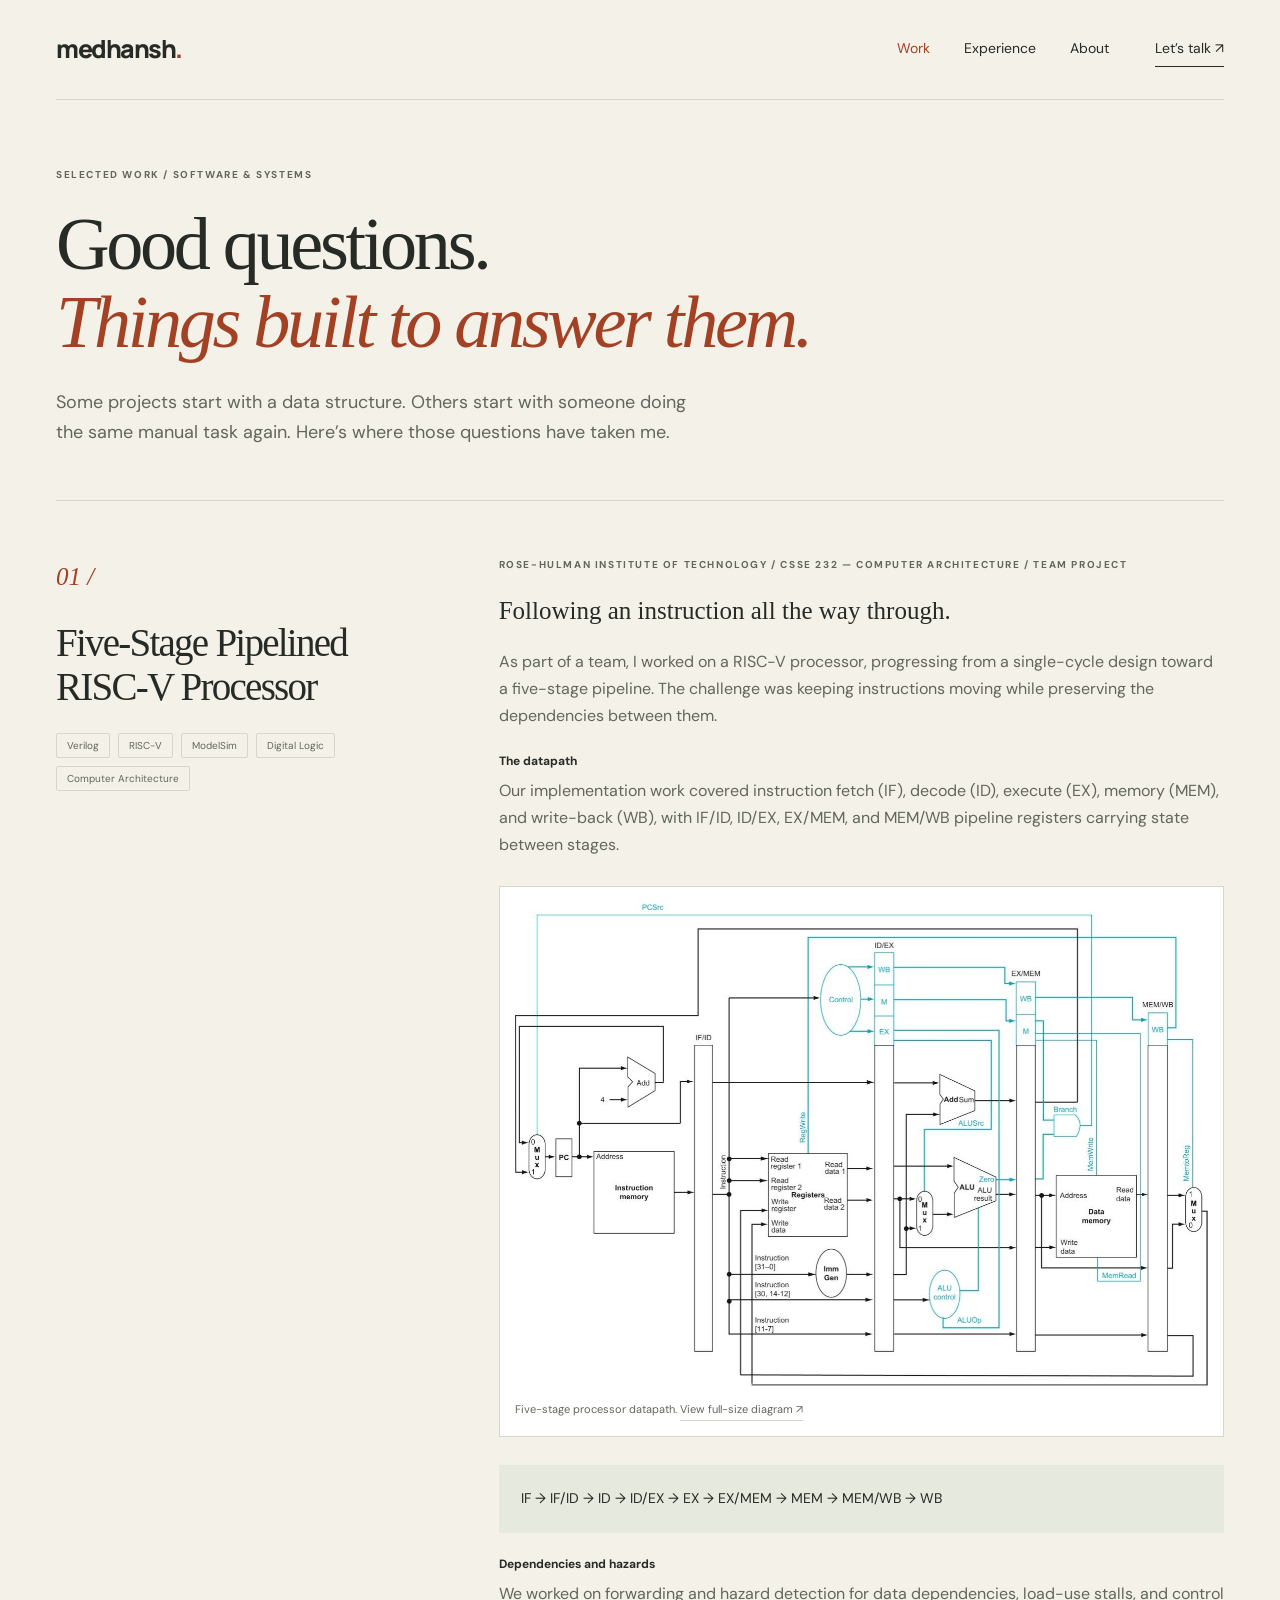
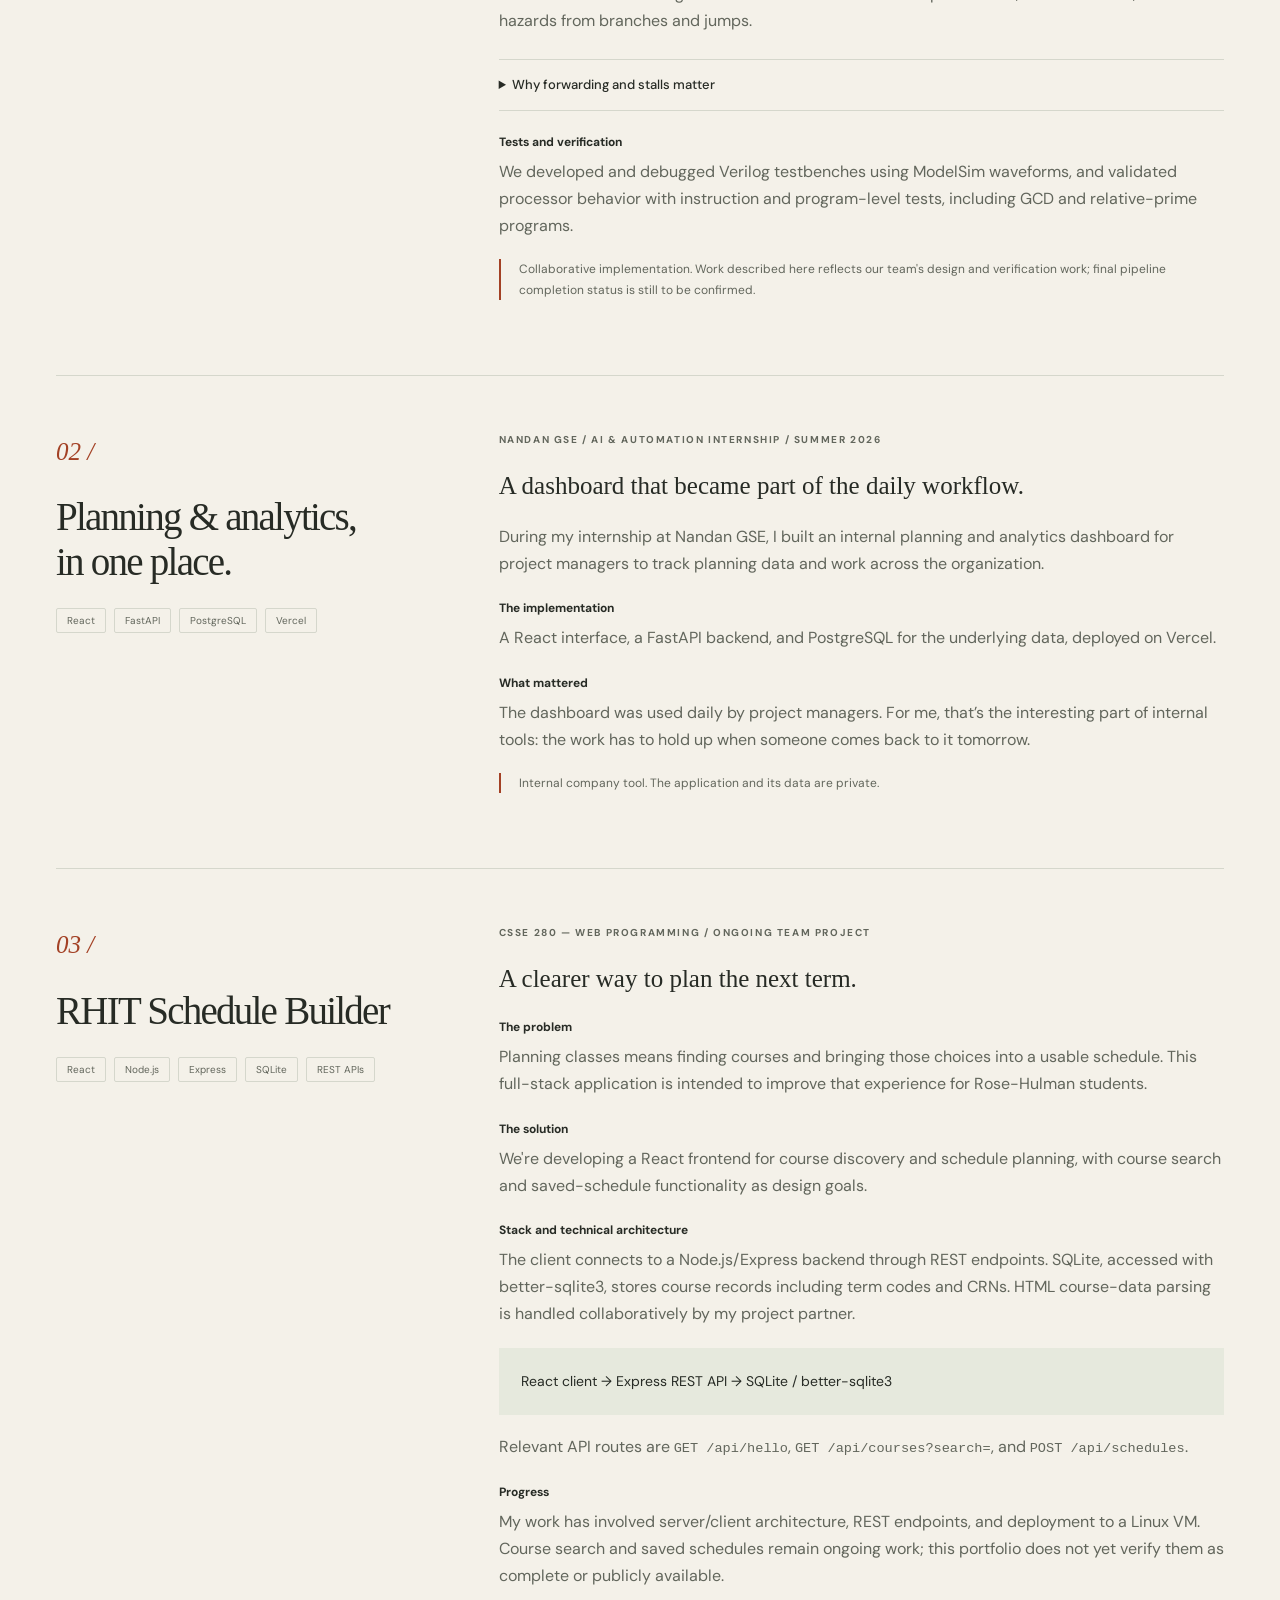
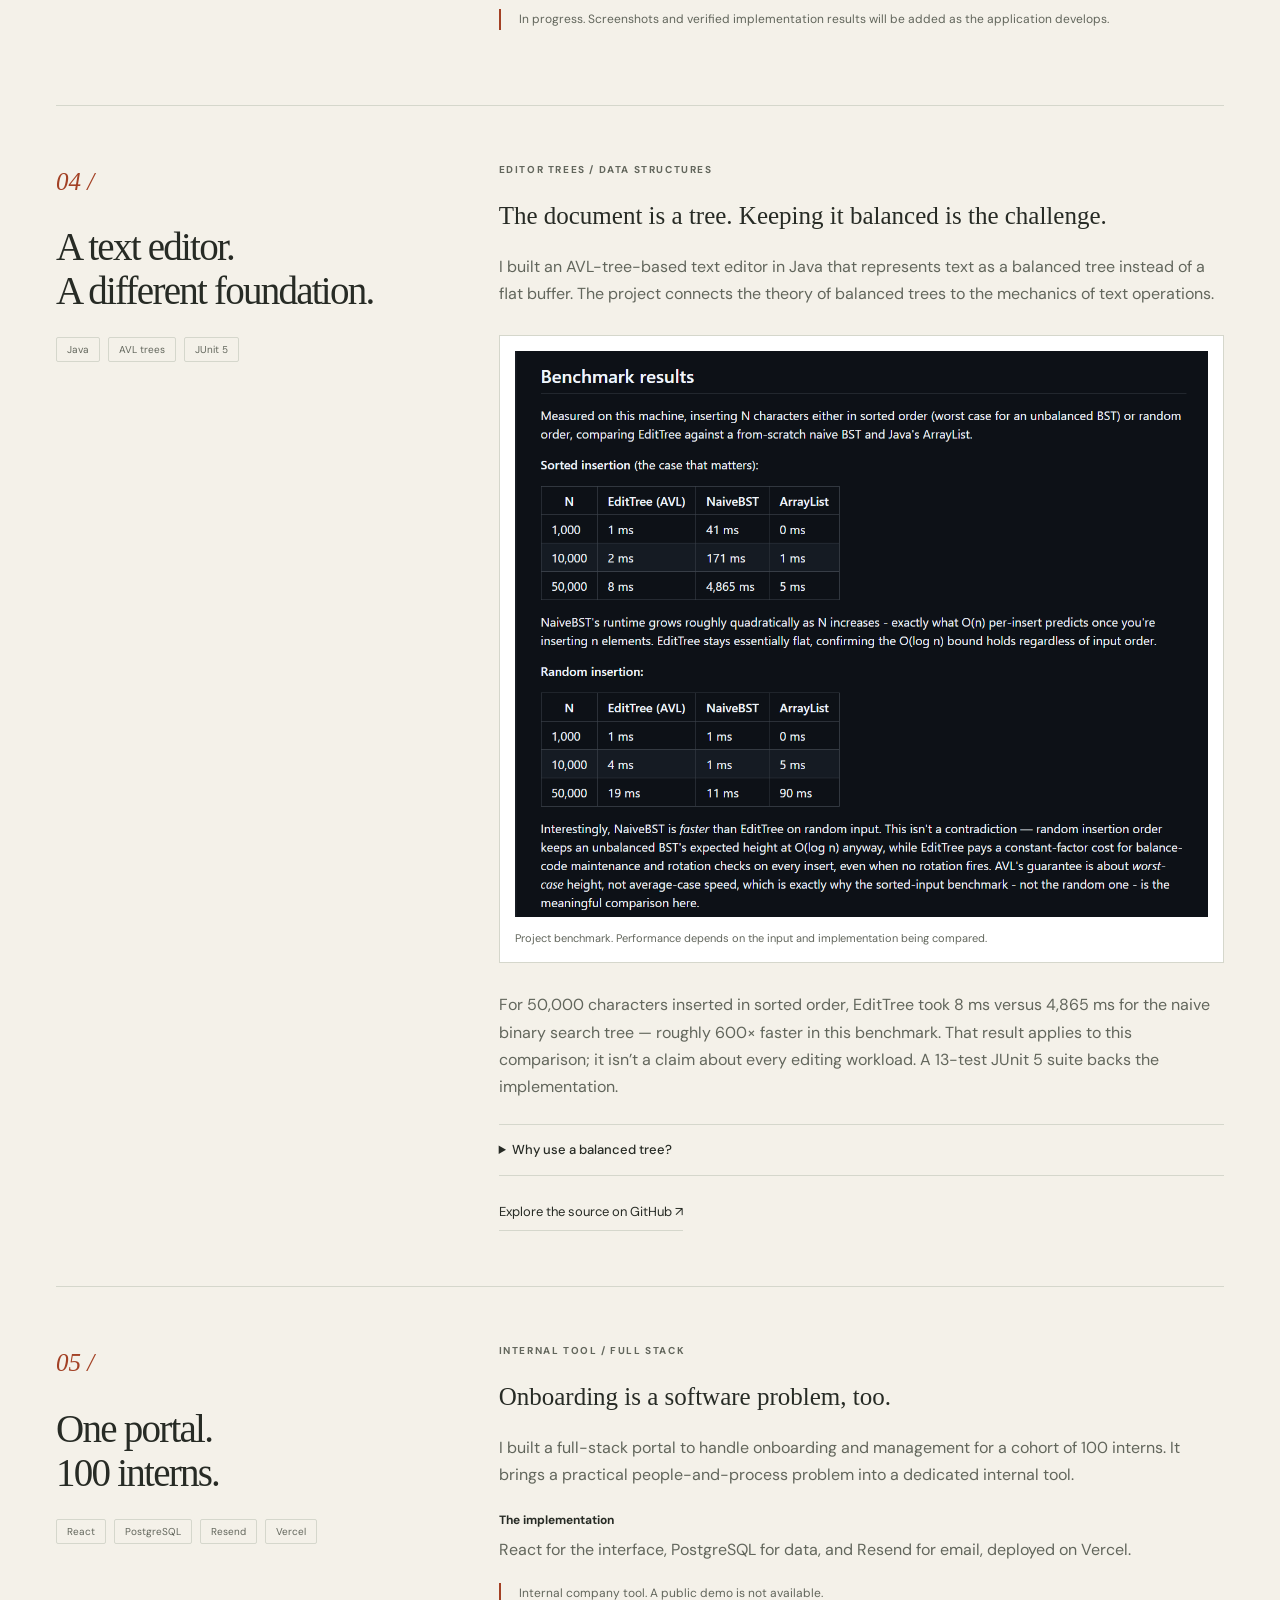
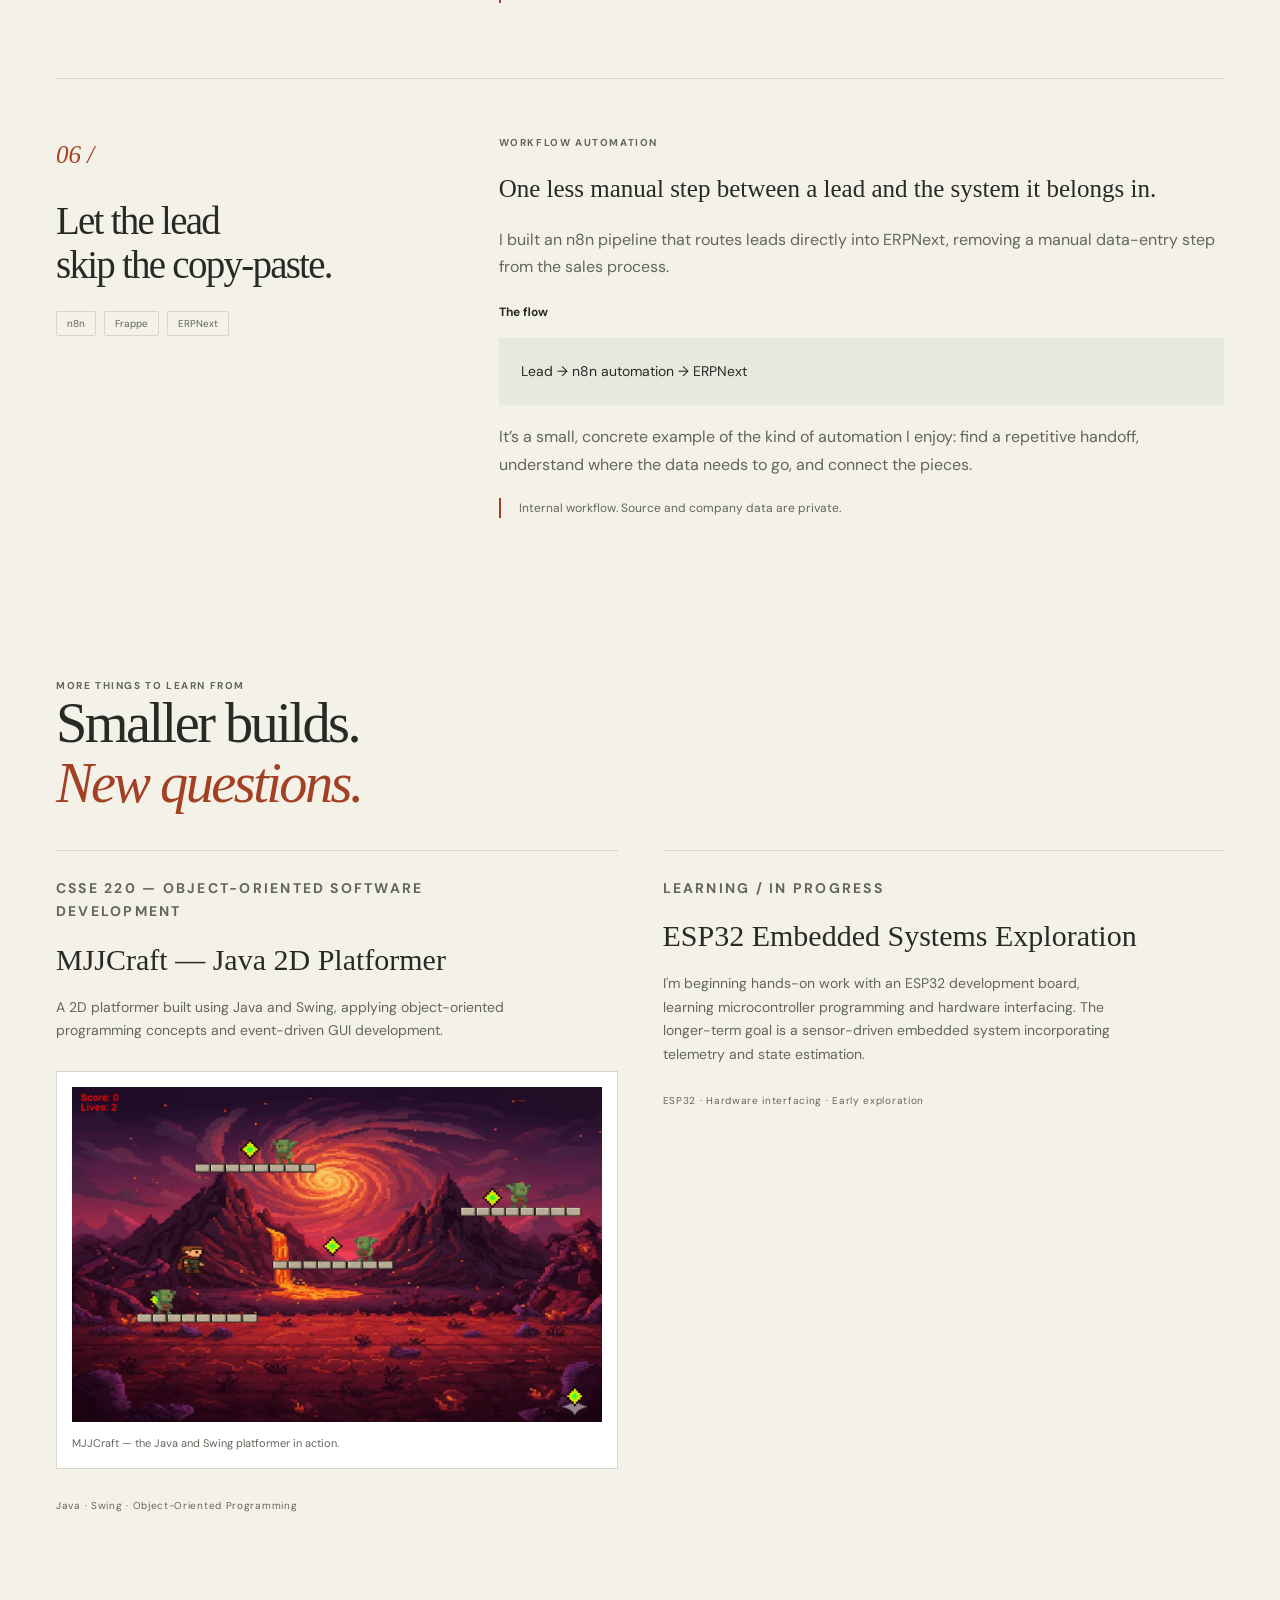
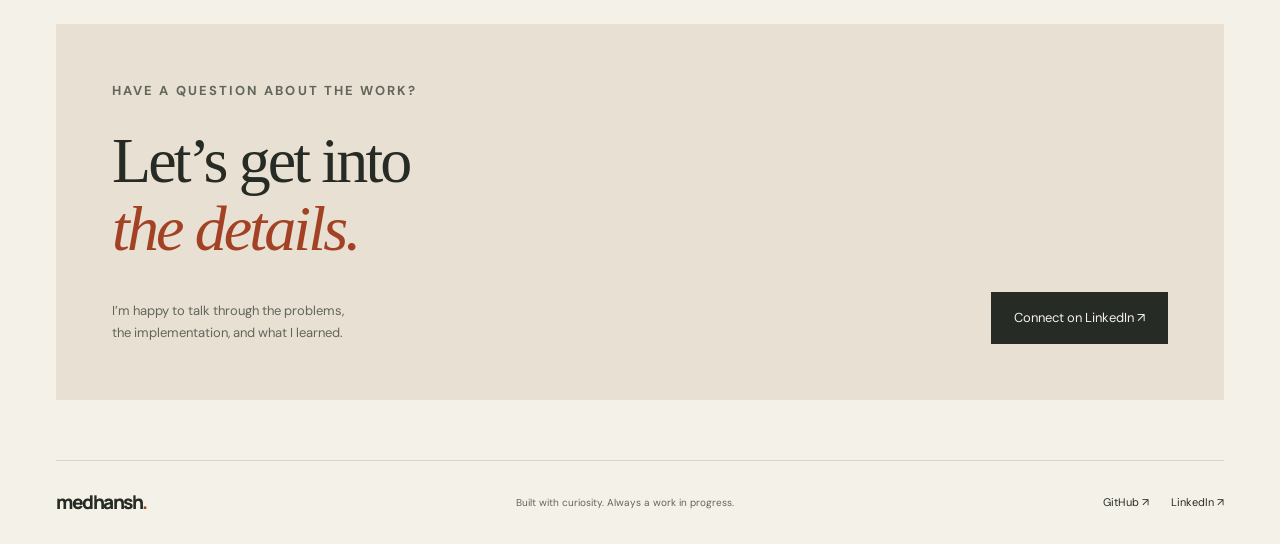
==== portfolio.html @ 12a88065 "Added Projects" ====
<!doctype html>
<html lang="en">
<head>
<meta charset="UTF-8">
<meta name="viewport" content="width=device-width, initial-scale=1">
<meta name="description" content="Selected work by Medhansh Gupta: a collaborative RISC-V processor, full-stack applications, internal tools, data structures, and automation.">
<title>Selected work — Medhansh Gupta</title>
<link rel="icon" href="images/favicon.svg" type="image/svg+xml">
<link rel="stylesheet" href="style.css">
</head>
<body><a class="skip-link" href="#main">Skip to content</a>
<header class="site-header"><a class="wordmark" href="index.html" aria-label="Medhansh Gupta home">medhansh<span>.</span></a>
<nav aria-label="Main navigation"><a href="portfolio.html" aria-current="page">Work</a><a href="resume.html">Experience</a><a href="index.html#about">About</a><a class="nav-contact" href="index.html#contact">Let’s talk ↗</a>
</nav>
</header>
<main id="main" class="wrap">
<section class="page-intro">
<p class="eyebrow">Selected work / Software & systems</p>
<h1>Good questions.<br><em>Things built to answer them.</em>
</h1>
<p>Some projects start with a data structure. Others start with someone doing the same manual task again. Here’s where those questions have taken me.</p>
</section>
<article class="case-study" id="risc-v">
<div>
<p class="case-number">01 /</p>
<h2>Five-Stage Pipelined RISC-V Processor</h2>
<div class="tags"><span>Verilog</span><span>RISC-V</span><span>ModelSim</span><span>Digital Logic</span><span>Computer Architecture</span></div>
</div>
<div class="case-body">
<p class="eyebrow">Rose-Hulman Institute of Technology / CSSE 232 — Computer Architecture / Team project</p>
<p class="lead">Following an instruction all the way through.</p>
<p>As part of a team, I worked on a RISC-V processor, progressing from a single-cycle design toward a five-stage pipeline. The challenge was keeping instructions moving while preserving the dependencies between them.</p>
<h3>The datapath</h3>
<p>Our implementation work covered instruction fetch (IF), decode (ID), execute (EX), memory (MEM), and write-back (WB), with IF/ID, ID/EX, EX/MEM, and MEM/WB pipeline registers carrying state between stages.</p>
<figure class="project-figure">
<a href="images/risc-v-datapath.jpg" aria-label="View the processor datapath diagram at full size"><img src="images/risc-v-datapath.jpg" alt="Five-stage processor datapath showing instruction memory, registers, ALU, data memory, and the IF/ID, ID/EX, EX/MEM, and MEM/WB pipeline registers" width="1371" height="956" loading="lazy"></a>
<figcaption>Five-stage processor datapath. <a class="text-link" href="images/risc-v-datapath.jpg">View full-size diagram ↗</a></figcaption>
</figure>
<div class="flow">IF → IF/ID → ID → ID/EX → EX → EX/MEM → MEM → MEM/WB → WB</div>
<h3>Dependencies and hazards</h3>
<p>We worked on forwarding and hazard detection for data dependencies, load-use stalls, and control hazards from branches and jumps.</p>
<details><summary>Why forwarding and stalls matter</summary><p>A dependent instruction can need a result before it reaches write-back. Forwarding makes an available result usable sooner; a load-use dependency can still require a stall while the value arrives from memory. Branches and jumps also require care so instructions follow the correct control path.</p></details>
<h3>Tests and verification</h3>
<p>We developed and debugged Verilog testbenches using ModelSim waveforms, and validated processor behavior with instruction and program-level tests, including GCD and relative-prime programs.</p>
<!-- TODO: Add a real ModelSim waveform screenshot, public repository URL if available, and confirm the final pipeline completion status and remaining failing tests. -->
<p class="case-note">Collaborative implementation. Work described here reflects our team's design and verification work; final pipeline completion status is still to be confirmed.</p>
</div>
</article>
<article class="case-study" id="planning">
<div>
<p class="case-number">02 /</p>
<h2>Planning & analytics,<br>in one place.</h2>
<div class="tags"><span>React</span><span>FastAPI</span><span>PostgreSQL</span><span>Vercel</span>
</div>
</div>
<div class="case-body">
<p class="eyebrow">Nandan GSE / AI & Automation Internship / Summer 2026</p>
<p class="lead">A dashboard that became part of the daily workflow.</p>
<p>During my internship at Nandan GSE, I built an internal planning and analytics dashboard for project managers to track planning data and work across the organization.</p>
<h3>The implementation</h3>
<p>A React interface, a FastAPI backend, and PostgreSQL for the underlying data, deployed on Vercel.</p>
<h3>What mattered</h3>
<p>The dashboard was used daily by project managers. For me, that’s the interesting part of internal tools: the work has to hold up when someone comes back to it tomorrow.</p>
<p class="case-note">Internal company tool. The application and its data are private.</p>
</div>
</article>
<article class="case-study" id="schedule-builder">
<div>
<p class="case-number">03 /</p>
<h2>RHIT Schedule Builder</h2>
<div class="tags"><span>React</span><span>Node.js</span><span>Express</span><span>SQLite</span><span>REST APIs</span></div>
</div>
<div class="case-body">
<p class="eyebrow">CSSE 280 — Web Programming / Ongoing team project</p>
<p class="lead">A clearer way to plan the next term.</p>
<h3>The problem</h3>
<p>Planning classes means finding courses and bringing those choices into a usable schedule. This full-stack application is intended to improve that experience for Rose-Hulman students.</p>
<h3>The solution</h3>
<p>We're developing a React frontend for course discovery and schedule planning, with course search and saved-schedule functionality as design goals.</p>
<h3>Stack and technical architecture</h3>
<p>The client connects to a Node.js/Express backend through REST endpoints. SQLite, accessed with better-sqlite3, stores course records including term codes and CRNs. HTML course-data parsing is handled collaboratively by my project partner.</p>
<div class="flow">React client → Express REST API → SQLite / better-sqlite3</div>
<p>Relevant API routes are <code>GET /api/hello</code>, <code>GET /api/courses?search=</code>, and <code>POST /api/schedules</code>.</p>
<h3>Progress</h3>
<p>My work has involved server/client architecture, REST endpoints, and deployment to a Linux VM. Course search and saved schedules remain ongoing work; this portfolio does not yet verify them as complete or publicly available.</p>
<!-- TODO: Review the application repository to verify endpoint behavior, saved-schedule persistence, deployment status, and tests. Add its confirmed public URL/repository and real screenshots when supplied. No implementation is included in this portfolio repository. -->
<p class="case-note">In progress. Screenshots and verified implementation results will be added as the application develops.</p>
</div>
</article>
<article class="case-study" id="editor-trees">
<div>
<p class="case-number">04 /</p>
<h2>A text editor.<br>A different foundation.</h2>
<div class="tags"><span>Java</span><span>AVL trees</span><span>JUnit 5</span>
</div>
</div>
<div class="case-body">
<p class="eyebrow">Editor Trees / Data structures</p>
<p class="lead">The document is a tree. Keeping it balanced is the challenge.</p>
<p>I built an AVL-tree-based text editor in Java that represents text as a balanced tree instead of a flat buffer. The project connects the theory of balanced trees to the mechanics of text operations.</p>
<figure><img src="images/benchmark.png" alt="Sorted insertion of 50,000 characters: EditTree AVL 8 ms, naive BST 4,865 ms, ArrayList 5 ms. Random insertion: EditTree 19 ms, naive BST 11 ms, ArrayList 90 ms." loading="lazy">
<figcaption>Project benchmark. Performance depends on the input and implementation being compared.</figcaption>
</figure>
<p>For 50,000 characters inserted in sorted order, EditTree took 8 ms versus 4,865 ms for the naive binary search tree — roughly 600× faster in this benchmark. That result applies to this comparison; it isn’t a claim about every editing workload. A 13-test JUnit 5 suite backs the implementation.</p>
<details>
<summary>Why use a balanced tree?</summary>
<p>Sorted input can make an unbalanced search tree behave like a linked list. AVL rotations keep the tree’s height logarithmic, limiting the path through it as the document grows. The useful lesson here is how much the representation can change the cost of an operation.</p>
</details><a class="text-link" href="https://github.com/medhanshg/editor-trees">Explore the source on GitHub ↗</a>
</div>
</article>
<article class="case-study" id="intern-portal">
<div>
<p class="case-number">05 /</p>
<h2>One portal.<br>100 interns.</h2>
<div class="tags"><span>React</span><span>PostgreSQL</span><span>Resend</span><span>Vercel</span>
</div>
</div>
<div class="case-body">
<p class="eyebrow">Internal tool / Full stack</p>
<p class="lead">Onboarding is a software problem, too.</p>
<p>I built a full-stack portal to handle onboarding and management for a cohort of 100 interns. It brings a practical people-and-process problem into a dedicated internal tool.</p>
<h3>The implementation</h3>
<p>React for the interface, PostgreSQL for data, and Resend for email, deployed on Vercel.</p>
<p class="case-note">Internal company tool. A public demo is not available.</p>
</div>
</article>
<article class="case-study" id="automation">
<div>
<p class="case-number">06 /</p>
<h2>Let the lead<br>skip the copy-paste.</h2>
<div class="tags"><span>n8n</span><span>Frappe</span><span>ERPNext</span>
</div>
</div>
<div class="case-body">
<p class="eyebrow">Workflow automation</p>
<p class="lead">One less manual step between a lead and the system it belongs in.</p>
<p>I built an n8n pipeline that routes leads directly into ERPNext, removing a manual data-entry step from the sales process.</p>
<h3>The flow</h3>
<div class="flow" aria-label="Workflow">Lead → n8n automation → ERPNext</div>
<p>It’s a small, concrete example of the kind of automation I enjoy: find a repetitive handoff, understand where the data needs to go, and connect the pieces.</p>
<p class="case-note">Internal workflow. Source and company data are private.</p>
</div>
</article>
<section class="section" aria-labelledby="explorations-heading">
<p class="eyebrow">More things to learn from</p>
<h2 id="explorations-heading">Smaller builds.<br><em>New questions.</em></h2>
<div class="project-pair">
<article class="project-small" id="mjjcraft"><p class="eyebrow">CSSE 220 — Object-Oriented Software Development</p><h3>MJJCraft — Java 2D Platformer</h3><p>A 2D platformer built using Java and Swing, applying object-oriented programming concepts and event-driven GUI development.</p>
<figure class="project-figure"><img src="images/mjjcraft.jpg" alt="MJJCraft game screenshot with a player character, platforms, and score and lives counters against a volcanic landscape" width="1280" height="809" loading="lazy"><figcaption>MJJCraft — the Java and Swing platformer in action.</figcaption></figure>
<span class="project-meta">Java · Swing · Object-Oriented Programming</span><!-- TODO: Add a verified MJJCraft repository or demo URL. --></article>
<article class="project-small" id="esp32"><p class="eyebrow">Learning / In progress</p><h3>ESP32 Embedded Systems Exploration</h3><p>I'm beginning hands-on work with an ESP32 development board, learning microcontroller programming and hardware interfacing. The longer-term goal is a sensor-driven embedded system incorporating telemetry and state estimation.</p><span class="project-meta">ESP32 · Hardware interfacing · Early exploration</span><!-- TODO: Add verified board experiments and results as completed. Telemetry and state estimation are future goals, not implemented features. --></article>
</div>
</section>
<section class="contact">
<p class="eyebrow">Have a question about the work?</p>
<h2>Let’s get into<br><em>the details.</em>
</h2>
<div class="contact-bottom">
<p>I’m happy to talk through the problems,<br>the implementation, and what I learned.</p><a class="button" href="https://www.linkedin.com/in/medhansh-gupta-01bb85266">Connect on LinkedIn ↗</a>
</div>
</section>
</main>
<footer class="site-footer wrap"><a class="wordmark" href="index.html">medhansh<span>.</span></a>
<p>Built with curiosity. Always a work in progress.</p>
<div><a href="https://github.com/medhanshg">GitHub ↗</a><a href="https://www.linkedin.com/in/medhansh-gupta-01bb85266">LinkedIn ↗</a>
</div>
</footer>
</body>
</html>
---- style.css ----
@import url('https://fonts.googleapis.com/css2?family=DM+Sans:wght@400;500;600;700&family=Manrope:wght@500;700;800&display=swap');
:root{--paper:#f4f1e9;--ink:#272b25;--muted:#62665c;--line:#d5d7cc;--accent:#a34125;--forest:#253e34;--serif:Georgia,'Times New Roman',serif;--sans:'DM Sans',Arial,sans-serif}

*{box-sizing:border-box}
html{scroll-behavior:smooth;scroll-padding-top:32px}
body{margin:0;background:var(--paper);color:var(--ink);font-family:var(--sans);font-size:16px;line-height:1.7}
a{color:inherit;text-decoration:none}
button{font:inherit}
img{display:block;max-width:100%;height:auto}
h1,h2,h3,p,figure{margin:0}
h1,h2,h3{font-weight:400}
h1,h2{font-family:var(--serif);line-height:1.06;letter-spacing:-.045em}
h1{font-size:clamp(3.2rem,5.8vw,5.7rem)}
h2{font-size:clamp(2.5rem,4.4vw,4.2rem)}
h3{line-height:1.25}
em{font-weight:400;color:var(--accent)}
p{color:var(--muted)}
a:focus-visible,button:focus-visible,summary:focus-visible{outline:3px solid var(--accent);outline-offset:6px}
a,button,summary{-webkit-tap-highlight-color:transparent}
a:hover .project-link,.text-link:hover{color:var(--accent)}
.wrap,.site-header{width:min(1240px,calc(100% - 112px));margin-inline:auto}
.site-header{display:flex;justify-content:space-between;align-items:center;padding:28px 0;border-bottom:1px solid var(--line)}
.wordmark{font-family:'Manrope',var(--sans);font-size:25px;font-weight:800;letter-spacing:-1.5px}
.wordmark span{color:var(--accent)}
nav{display:flex;align-items:center;gap:34px;font-size:14px}
nav a{padding:5px 0}
nav a:hover,nav a[aria-current=page]{color:var(--accent)}
.nav-contact{margin-left:12px;border-bottom:1px solid var(--ink)}
.hero{display:grid;grid-template-columns:1.35fr 1fr;align-items:center;gap:60px;padding-block:82px 68px}
.eyebrow{text-transform:uppercase;letter-spacing:.16em;font-size:10px;font-weight:700;color:var(--muted);display:block}
.hero .eyebrow{margin-bottom:28px}
.status-dot{display:inline-block;width:7px;height:7px;border-radius:50%;background:var(--accent);margin-right:9px}
.hero-intro{font-size:18px;max-width:480px;margin-top:28px;line-height:1.75}
.actions{display:flex;align-items:center;gap:28px;margin-top:30px}
.button{display:inline-flex;align-items:center;justify-content:space-between;gap:32px;padding:14px 22px;background:var(--ink);color:var(--paper);font-size:13px;transition:background .2s,transform .2s;border:1px solid transparent;cursor:pointer}
.button:hover{background:var(--accent);transform:translateY(-2px)}
[hidden]{display:none!important}
.text-link{font-size:13px;border-bottom:1px solid var(--line);padding-block:7px;display:inline-flex;gap:20px;align-items:center}
.hero-footnote{font-size:11px;margin-top:35px}
.portrait{position:relative;padding:12px 12px 0;background:#e7e3d9;transform:rotate(2deg)}
.portrait img{width:100%;aspect-ratio:4/4.4;object-fit:cover;object-position:54% center;filter:saturate(.75)}
.portrait figcaption{display:flex;justify-content:space-between;font-size:9px;padding:12px 0;letter-spacing:.02em}
.photo-stamp{position:absolute;bottom:70px;left:-27px;width:100px;height:100px;display:grid;place-content:center;border-radius:50%;background:var(--accent);color:var(--paper);font-family:var(--serif);font-style:italic;font-size:19px;text-align:center;line-height:1.1;transform:rotate(-12deg)}
.intro-strip{border-top:1px solid var(--line);border-bottom:1px solid var(--line);padding-block:27px;display:grid;grid-template-columns:1fr 1.5fr .7fr;align-items:center;gap:36px}
.intro-strip p{font-size:13px}
.intro-strip strong{color:var(--ink);font-weight:500}
.intro-strip a{font-size:12px;justify-self:end}
.section{padding-block:84px}
.section-heading{display:flex;align-items:end;justify-content:space-between;gap:30px;margin-bottom:34px}
.section-heading .eyebrow{margin-bottom:15px}
.featured-project{display:grid;grid-template-columns:1.1fr 1fr;background:var(--forest);color:var(--paper);min-height:410px}
.project-description{padding:46px}
.light{color:#c1cfc3}
.project-description h3{font-family:var(--serif);font-size:37px;letter-spacing:-.025em;margin:22px 0 18px}
.project-description p{font-size:14px;max-width:370px;color:#d0dbd2}
.tags{display:flex;flex-wrap:wrap;gap:8px;margin-top:24px}
.tags span{border:1px solid #698074;font-size:10px;padding:3px 10px;border-radius:2px}
.project-link{display:flex;justify-content:space-between;max-width:370px;border-top:1px solid #698074;padding-top:18px;margin-top:26px;font-size:12px}
.featured-project:hover .project-link{color:#f1c5a4}
.system-art{margin:25px;display:flex;flex-direction:column;justify-content:center;background:#304b40;padding:34px 42px;background-image:radial-gradient(#567264 1px,transparent 1px);background-size:14px 14px}
.diagram-label,.diagram-caption{font-size:10px;letter-spacing:.09em;text-align:center;color:#d0dbd2}
.diagram-label{text-transform:uppercase;margin-bottom:24px}
.system-node{padding:13px 18px;border:1px solid #6a8978;background:var(--forest);font-size:12px;display:flex;justify-content:space-between;gap:15px}
.system-node span{color:#b6c5ba;font-size:10px}
.system-connector{text-align:center;color:#b6c5ba;height:28px}
.accented{background:#d5ddc2;color:#273d31;border-color:#d5ddc2}
.accented span{color:#4d614e}
.diagram-caption{margin-top:20px;font-family:var(--serif);font-style:italic;font-size:14px;letter-spacing:0}
.project-pair{display:grid;grid-template-columns:1fr 1fr;gap:45px;margin-top:36px}
.project-small{padding:26px 0;border-top:1px solid var(--line)}
.project-small h3{font-family:var(--serif);font-size:30px;margin-block:17px}
.project-small h3 span{float:right;font-family:var(--sans);font-size:22px;transition:transform .2s}
.project-small:hover h3 span{transform:translate(3px,-3px)}
.project-small p{font-size:14px;max-width:450px}
.project-meta{font-size:10px;display:block;margin-top:25px;color:var(--muted);letter-spacing:.07em}
.about-section{background:#eae9df;padding-block:80px;scroll-margin-top:0}
.about-grid{display:grid;grid-template-columns:1fr 1fr;gap:90px}
.about-grid .eyebrow{margin-bottom:25px}
.about-copy p+p{margin-top:20px}
.about-copy p{font-size:14px}
.about-copy .large-copy{color:var(--ink);font-family:var(--serif);font-size:27px;line-height:1.3}
.personal-notes{display:flex;gap:24px;border-top:1px solid #cacdbf;margin-top:30px;padding-top:20px;font-size:10px;color:var(--muted)}
.experience-preview>.eyebrow{margin-bottom:18px}
.experience-row{display:grid;grid-template-columns:1fr 2fr 1.5fr;gap:24px;border-top:1px solid var(--line);padding-block:24px;align-items:center}
.experience-row>span{font-size:11px;color:var(--muted)}
.experience-row h3{font-size:17px;font-weight:500}
.experience-row p{font-size:12px}
.contact{padding:56px;background:#e8e0d2;margin-bottom:60px}
.contact .eyebrow{margin-bottom:25px}
.contact h2{font-size:clamp(2.7rem,5vw,4.8rem)}
.contact-bottom{display:flex;justify-content:space-between;align-items:end;gap:30px;margin-top:30px}
.contact p{font-size:13px}
.site-footer{border-top:1px solid var(--line);padding-block:25px;display:flex;justify-content:space-between;align-items:center;gap:24px}
.site-footer .wordmark{font-size:19px}
.site-footer p{font-size:10px}
.site-footer>div{display:flex;gap:22px;font-size:11px}
.skip-link{position:absolute;left:20px;top:-100px;background:var(--ink);color:white;padding:12px;z-index:10}
.skip-link:focus{top:10px}
.page-intro{padding-block:66px 52px;max-width:1000px}
.page-intro .eyebrow{margin-bottom:22px}
.page-intro>p:last-of-type{font-size:18px;max-width:630px;margin-top:25px}
.case-study{border-top:1px solid var(--line);padding-block:55px;display:grid;grid-template-columns:.7fr 1.4fr;gap:80px;scroll-margin-top:25px}
.case-number{font-family:var(--serif);color:var(--accent);font-style:italic;font-size:25px;margin-bottom:22px}
.case-study h2{font-size:39px;line-height:1.13}
.case-study .tags span{border-color:var(--line);color:var(--muted)}
.case-body>p{font-size:16px;margin-bottom:20px}
.case-body>.eyebrow{font-size:10px}
.case-body .lead{font-family:var(--serif);font-size:25px;line-height:1.4;color:var(--ink)}
.case-body h3{font-size:12px;font-weight:700;margin:24px 0 8px}
.case-body figure{margin-block:28px;background:white;padding:15px;border:1px solid var(--line)}
.case-body figcaption{font-size:11px;color:var(--muted);margin-top:12px}
.case-body img{width:100%}
.project-figure{margin-block:28px;background:white;padding:15px;border:1px solid var(--line)}
.project-figure img{width:100%;height:auto}
.project-figure figcaption{font-size:11px;color:var(--muted);margin-top:12px}
.project-figure figcaption .text-link{font-size:inherit;padding-block:2px}
.case-note{border-left:2px solid var(--accent);padding-left:18px;font-size:12px!important}
.case-study details{border-block:1px solid var(--line);margin-top:24px;padding-block:14px}
.case-study summary{cursor:pointer;font-size:13px;font-weight:500}
.case-study details p{font-size:14px;margin-top:15px}
.case-body>.text-link{margin-top:18px}
.flow{padding:22px;background:#e6e9dd;margin:18px 0;font-size:14px;overflow-wrap:anywhere}
.case-body code{font-size:.85em;overflow-wrap:anywhere}
.page-intro .actions{margin-top:24px}
.resume-section{display:grid;grid-template-columns:.65fr 1.5fr;gap:80px;padding-block:40px;border-top:1px solid var(--line)}
.resume-section h2{font-size:34px}
.resume-entry+.resume-entry{border-top:1px solid var(--line);padding-top:30px;margin-top:30px}
.resume-entry h3{font-family:var(--serif);font-size:26px}
.resume-entry .entry-meta{font-size:12px;color:var(--accent);margin:7px 0 15px}
.resume-entry ul{padding-left:18px;font-size:14px;color:var(--muted)}
.resume-entry li+li{margin-top:8px}
.resume-entry p{font-size:14px}
.resume-entry h4{font-size:12px;margin-bottom:8px}
.skill-group+.skill-group{margin-top:22px}
.skill-group h3{font-size:12px;font-weight:700;margin-bottom:5px}
.skill-group p{font-size:14px}
.resume-contact{margin-top:45px}
.print-button{background:transparent;color:var(--ink);border-color:var(--line)}
.print-button:hover{color:var(--paper)}

@media(min-width:1500px){.hero{padding-block:100px}
.hero h1{font-size:86px}
}

@media(max-width:1000px){.wrap,.site-header{width:calc(100% - 64px)}
.hero{gap:34px;padding-block:60px}
.hero h1{font-size:clamp(44px,6vw,64px)}
.hero-intro{font-size:16px}
.actions{gap:18px}
.portrait figcaption{font-size:8px}
.hero-footnote{font-size:10px}
.project-description{padding:32px}
.system-art{padding:28px 22px;margin:18px}
.about-grid{gap:45px}
.case-study,.resume-section{gap:45px}
.experience-row{grid-template-columns:.7fr 1.5fr 1.2fr}
.intro-strip{gap:24px;grid-template-columns:1fr 1.5fr}
.intro-strip a{display:none}
}

@media(max-width:700px){.wrap,.site-header{width:calc(100% - 40px)}
.site-header{padding-block:20px;gap:15px;align-items:start}
.wordmark{font-size:22px}
nav{gap:16px;flex-wrap:wrap;justify-content:end;font-size:11px}
nav .nav-contact{display:none}
.hero{grid-template-columns:1fr;padding-block:44px;gap:42px}
.hero h1{font-size:clamp(43px,9.2vw,65px)}
.hero-intro{font-size:16px;max-width:100%}
.hero .eyebrow{font-size:9px;margin-bottom:22px}
.hero-footnote{margin-top:23px}
.portrait{max-width:440px;width:88%;justify-self:center}
.portrait img{aspect-ratio:1.12}
.photo-stamp{width:80px;height:80px;font-size:16px;bottom:48px;left:-22px}
.portrait figcaption{font-size:9px}
.intro-strip{grid-template-columns:1fr;gap:15px;padding-block:25px}
.intro-strip p{font-size:13px}
.section{padding-block:52px}
.section-heading{align-items:start}
.section-heading>.text-link{white-space:nowrap;font-size:11px;gap:10px}
.section-heading h2{font-size:35px}
.featured-project{grid-template-columns:1fr}
.project-description{padding:30px}
.project-description h3{font-size:33px}
.system-art{margin:0 20px 20px;padding:25px 30px}
.project-pair{grid-template-columns:1fr;gap:0;margin-top:24px}
.project-small{padding-block:25px}
.project-small h3{font-size:28px}
.about-section{padding-block:50px}
.about-grid{grid-template-columns:1fr;gap:30px}
.about-grid h2{font-size:43px}
.personal-notes{gap:16px;flex-wrap:wrap}
.experience-row{grid-template-columns:1fr;gap:6px;padding-block:20px}
.experience-preview .section-heading{display:block}
.experience-preview .section-heading .text-link{margin-top:15px}
.contact{padding:30px 24px;margin-bottom:40px}
.contact-bottom{align-items:start;flex-direction:column;gap:22px}
.contact h2{font-size:40px}
.contact .eyebrow{font-size:9px}
.site-footer{flex-wrap:wrap;gap:15px}
.site-footer p{order:3;flex-basis:100%}
.page-intro{padding-block:44px}
.page-intro h1{font-size:49px}
.page-intro>p:last-of-type{font-size:16px}
.case-study,.resume-section{grid-template-columns:1fr;gap:25px;padding-block:35px}
.case-number{margin-bottom:12px}
.case-study h2{font-size:34px}
.case-study .tags{margin-top:18px}
.case-body .lead{font-size:23px}
.resume-section h2{font-size:29px}
.actions{flex-wrap:wrap}
.button{gap:22px}
}

@media(prefers-reduced-motion:reduce){html{scroll-behavior:auto}
*,*::before,*::after{transition:none!important;animation:none!important}
}

@media print{body{background:white;font-size:11pt}
.site-header,.site-footer,.resume-contact,.print-button,.skip-link{display:none}
.wrap{width:100%}
.page-intro{padding:0 0 20px}
.page-intro h1{font-size:35pt}
.page-intro>p:last-of-type{font-size:11pt}
.page-intro .actions{display:none}
.resume-section{grid-template-columns:1fr 3fr;gap:24px;padding-block:20px}
.resume-section h2{font-size:20pt}
.resume-entry{break-inside:avoid}
.resume-entry h3{font-size:16pt}
.resume-entry p,.resume-entry ul,.skill-group p{font-size:10pt}
.entry-meta{font-size:9pt}
a{color:black}
}
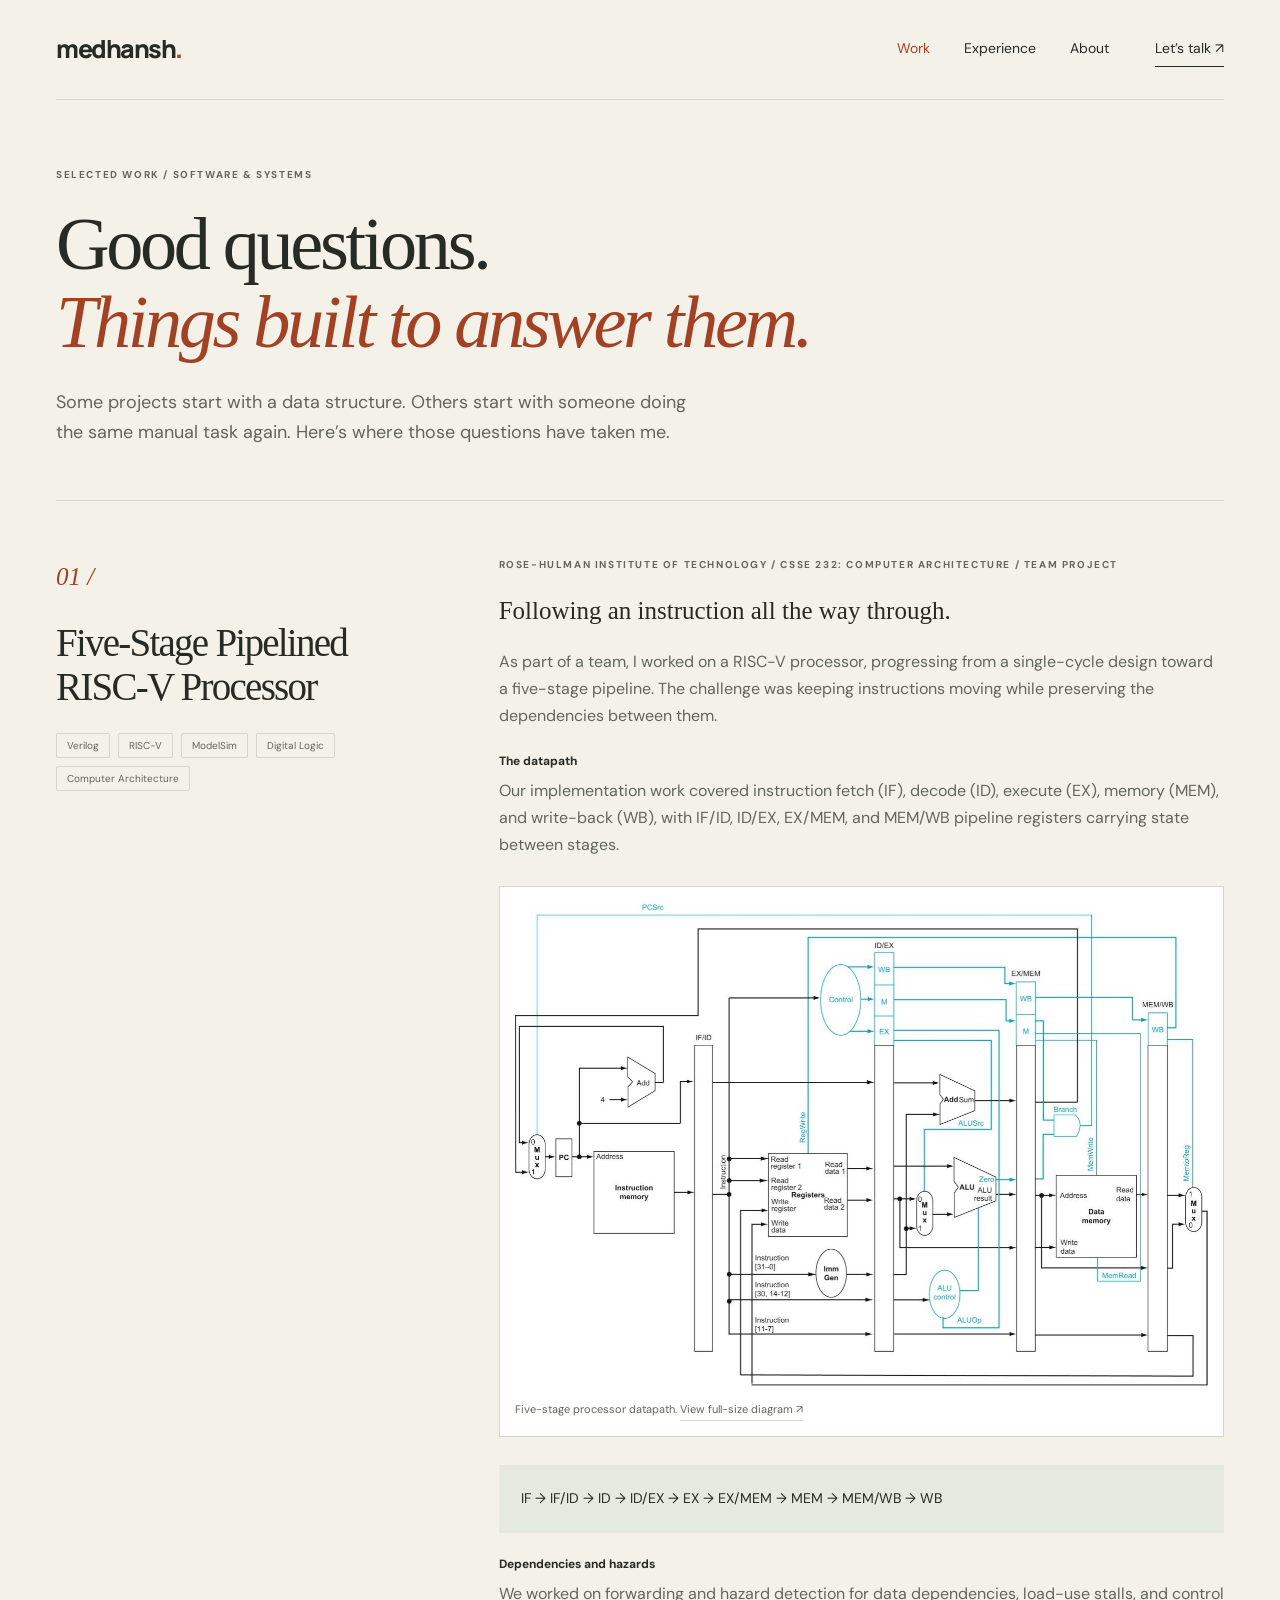
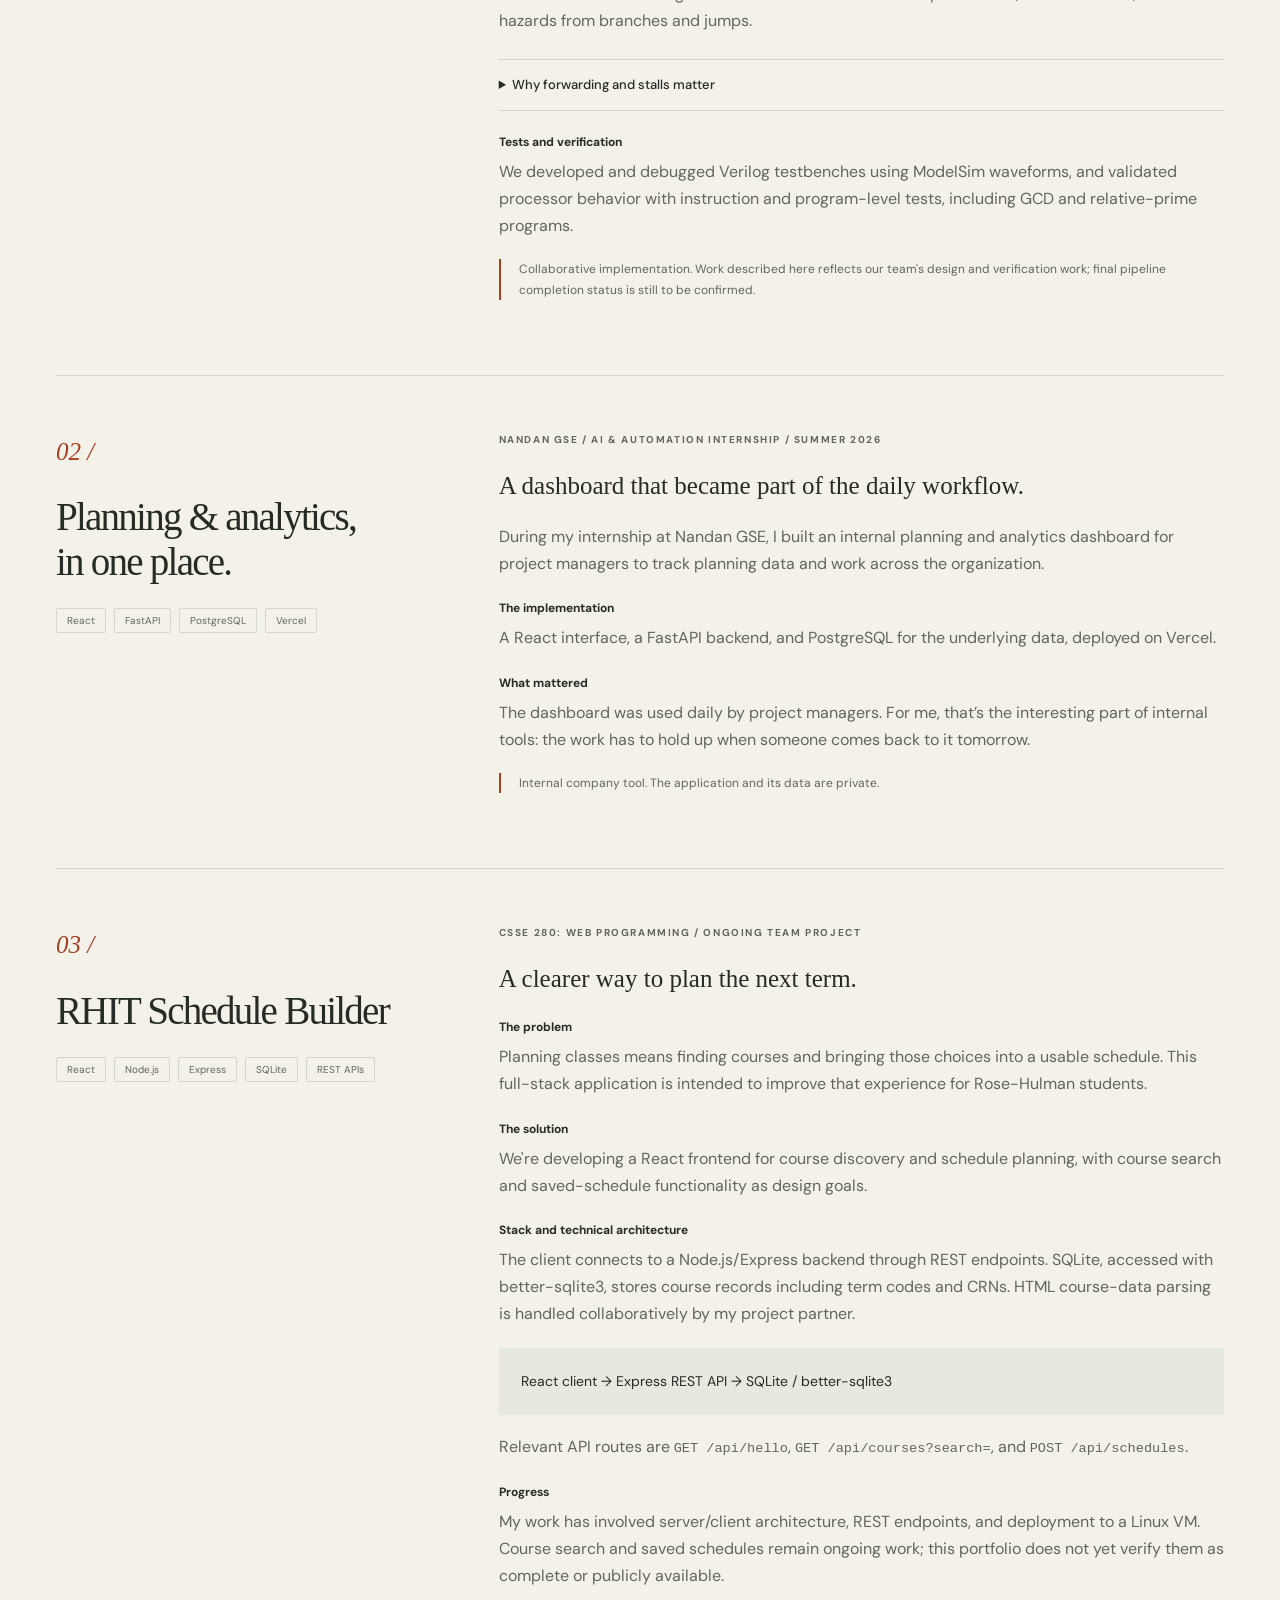
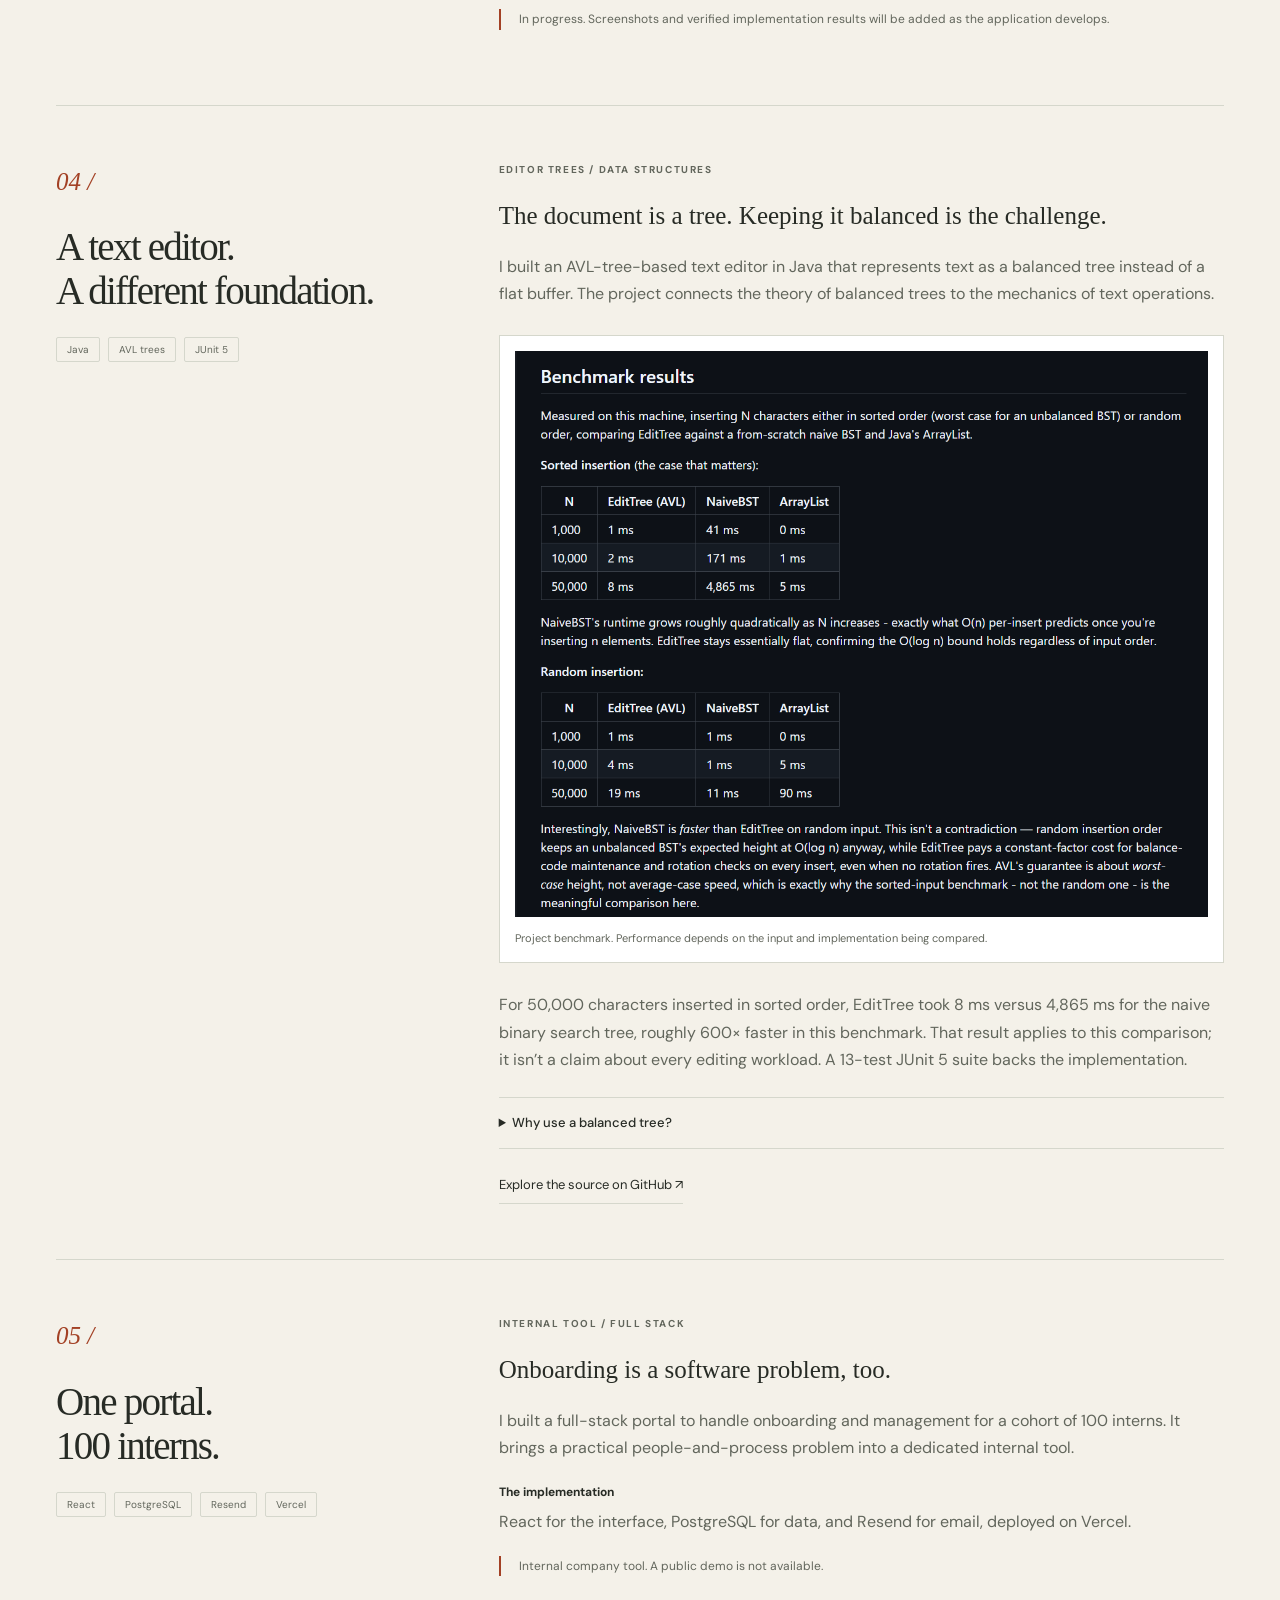
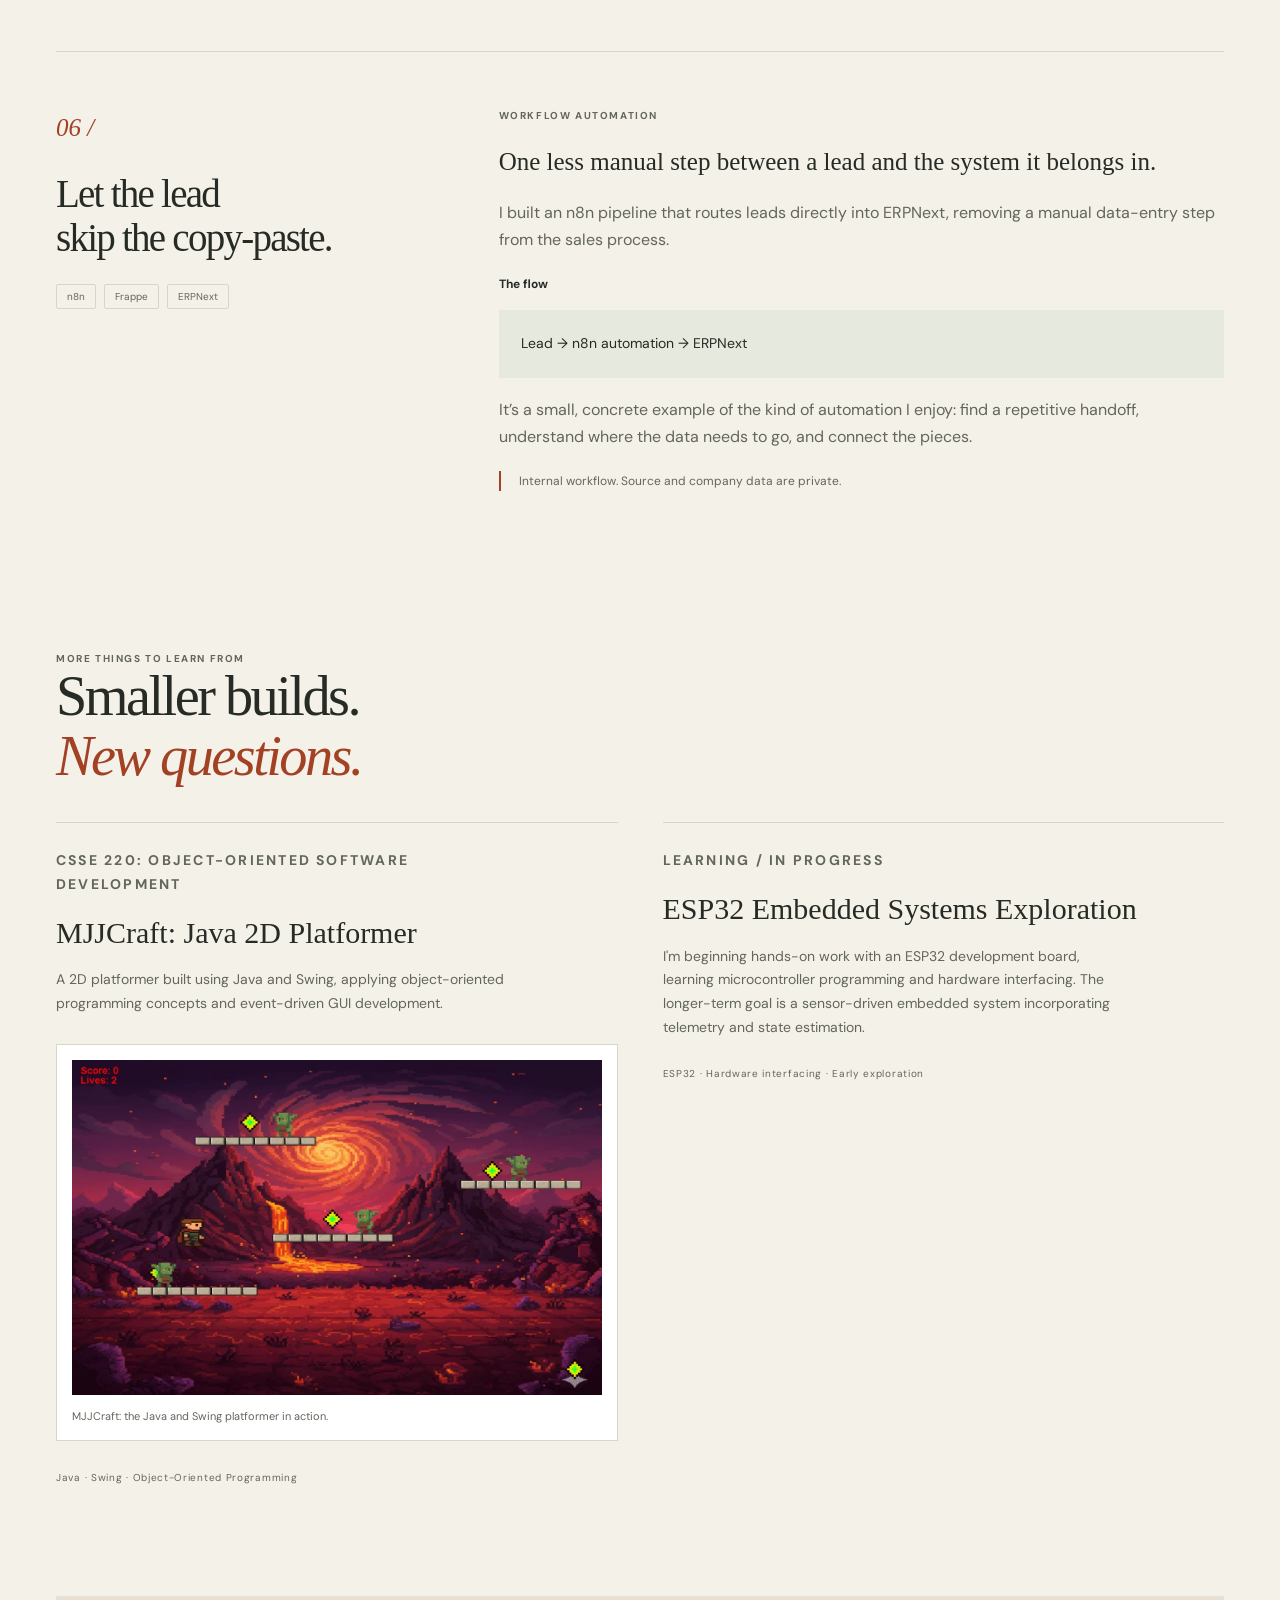
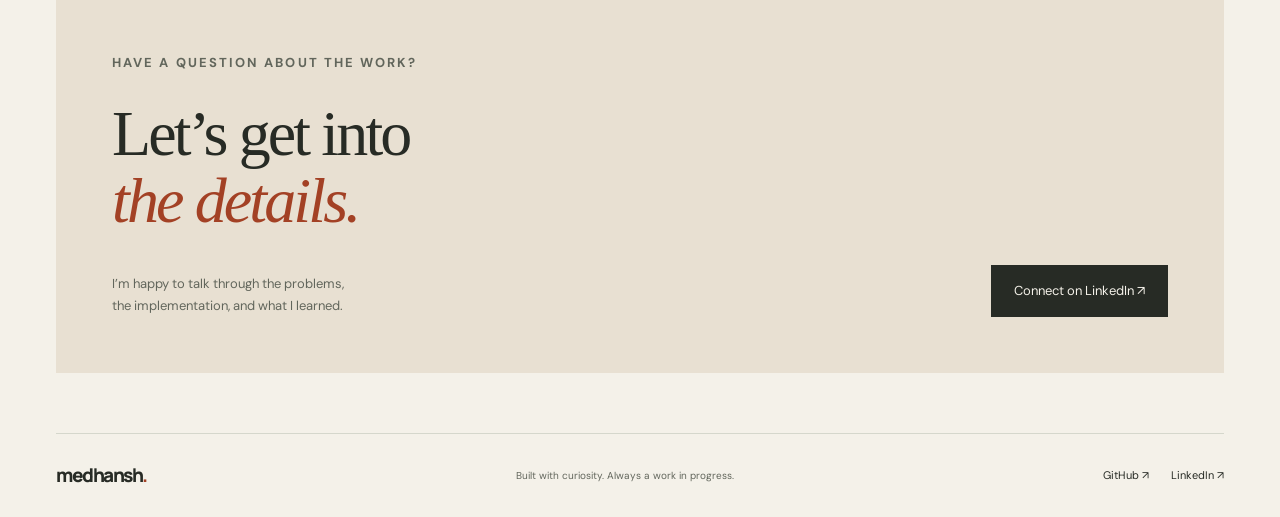
==== commit c9b3c6f0: "Remove em dashes from portfolio content" ====
--- a/portfolio.html
+++ b/portfolio.html
@@ -4,7 +4,7 @@
 <meta charset="UTF-8">
 <meta name="viewport" content="width=device-width, initial-scale=1">
 <meta name="description" content="Selected work by Medhansh Gupta: a collaborative RISC-V processor, full-stack applications, internal tools, data structures, and automation.">
-<title>Selected work — Medhansh Gupta</title>
+<title>Selected work: Medhansh Gupta</title>
 <link rel="icon" href="images/favicon.svg" type="image/svg+xml">
 <link rel="stylesheet" href="style.css">
 </head>
@@ -27,7 +27,7 @@
 <div class="tags"><span>Verilog</span><span>RISC-V</span><span>ModelSim</span><span>Digital Logic</span><span>Computer Architecture</span></div>
 </div>
 <div class="case-body">
-<p class="eyebrow">Rose-Hulman Institute of Technology / CSSE 232 — Computer Architecture / Team project</p>
+<p class="eyebrow">Rose-Hulman Institute of Technology / CSSE 232: Computer Architecture / Team project</p>
 <p class="lead">Following an instruction all the way through.</p>
 <p>As part of a team, I worked on a RISC-V processor, progressing from a single-cycle design toward a five-stage pipeline. The challenge was keeping instructions moving while preserving the dependencies between them.</p>
 <h3>The datapath</h3>
@@ -71,7 +71,7 @@
 <div class="tags"><span>React</span><span>Node.js</span><span>Express</span><span>SQLite</span><span>REST APIs</span></div>
 </div>
 <div class="case-body">
-<p class="eyebrow">CSSE 280 — Web Programming / Ongoing team project</p>
+<p class="eyebrow">CSSE 280: Web Programming / Ongoing team project</p>
 <p class="lead">A clearer way to plan the next term.</p>
 <h3>The problem</h3>
 <p>Planning classes means finding courses and bringing those choices into a usable schedule. This full-stack application is intended to improve that experience for Rose-Hulman students.</p>
@@ -101,7 +101,7 @@
 <figure><img src="images/benchmark.png" alt="Sorted insertion of 50,000 characters: EditTree AVL 8 ms, naive BST 4,865 ms, ArrayList 5 ms. Random insertion: EditTree 19 ms, naive BST 11 ms, ArrayList 90 ms." loading="lazy">
 <figcaption>Project benchmark. Performance depends on the input and implementation being compared.</figcaption>
 </figure>
-<p>For 50,000 characters inserted in sorted order, EditTree took 8 ms versus 4,865 ms for the naive binary search tree — roughly 600× faster in this benchmark. That result applies to this comparison; it isn’t a claim about every editing workload. A 13-test JUnit 5 suite backs the implementation.</p>
+<p>For 50,000 characters inserted in sorted order, EditTree took 8 ms versus 4,865 ms for the naive binary search tree, roughly 600× faster in this benchmark. That result applies to this comparison; it isn’t a claim about every editing workload. A 13-test JUnit 5 suite backs the implementation.</p>
 <details>
 <summary>Why use a balanced tree?</summary>
 <p>Sorted input can make an unbalanced search tree behave like a linked list. AVL rotations keep the tree’s height logarithmic, limiting the path through it as the document grows. The useful lesson here is how much the representation can change the cost of an operation.</p>
@@ -145,8 +145,8 @@
 <p class="eyebrow">More things to learn from</p>
 <h2 id="explorations-heading">Smaller builds.<br><em>New questions.</em></h2>
 <div class="project-pair">
-<article class="project-small" id="mjjcraft"><p class="eyebrow">CSSE 220 — Object-Oriented Software Development</p><h3>MJJCraft — Java 2D Platformer</h3><p>A 2D platformer built using Java and Swing, applying object-oriented programming concepts and event-driven GUI development.</p>
-<figure class="project-figure"><img src="images/mjjcraft.jpg" alt="MJJCraft game screenshot with a player character, platforms, and score and lives counters against a volcanic landscape" width="1280" height="809" loading="lazy"><figcaption>MJJCraft — the Java and Swing platformer in action.</figcaption></figure>
+<article class="project-small" id="mjjcraft"><p class="eyebrow">CSSE 220: Object-Oriented Software Development</p><h3>MJJCraft: Java 2D Platformer</h3><p>A 2D platformer built using Java and Swing, applying object-oriented programming concepts and event-driven GUI development.</p>
+<figure class="project-figure"><img src="images/mjjcraft.jpg" alt="MJJCraft game screenshot with a player character, platforms, and score and lives counters against a volcanic landscape" width="1280" height="809" loading="lazy"><figcaption>MJJCraft: the Java and Swing platformer in action.</figcaption></figure>
 <span class="project-meta">Java · Swing · Object-Oriented Programming</span><!-- TODO: Add a verified MJJCraft repository or demo URL. --></article>
 <article class="project-small" id="esp32"><p class="eyebrow">Learning / In progress</p><h3>ESP32 Embedded Systems Exploration</h3><p>I'm beginning hands-on work with an ESP32 development board, learning microcontroller programming and hardware interfacing. The longer-term goal is a sensor-driven embedded system incorporating telemetry and state estimation.</p><span class="project-meta">ESP32 · Hardware interfacing · Early exploration</span><!-- TODO: Add verified board experiments and results as completed. Telemetry and state estimation are future goals, not implemented features. --></article>
 </div>
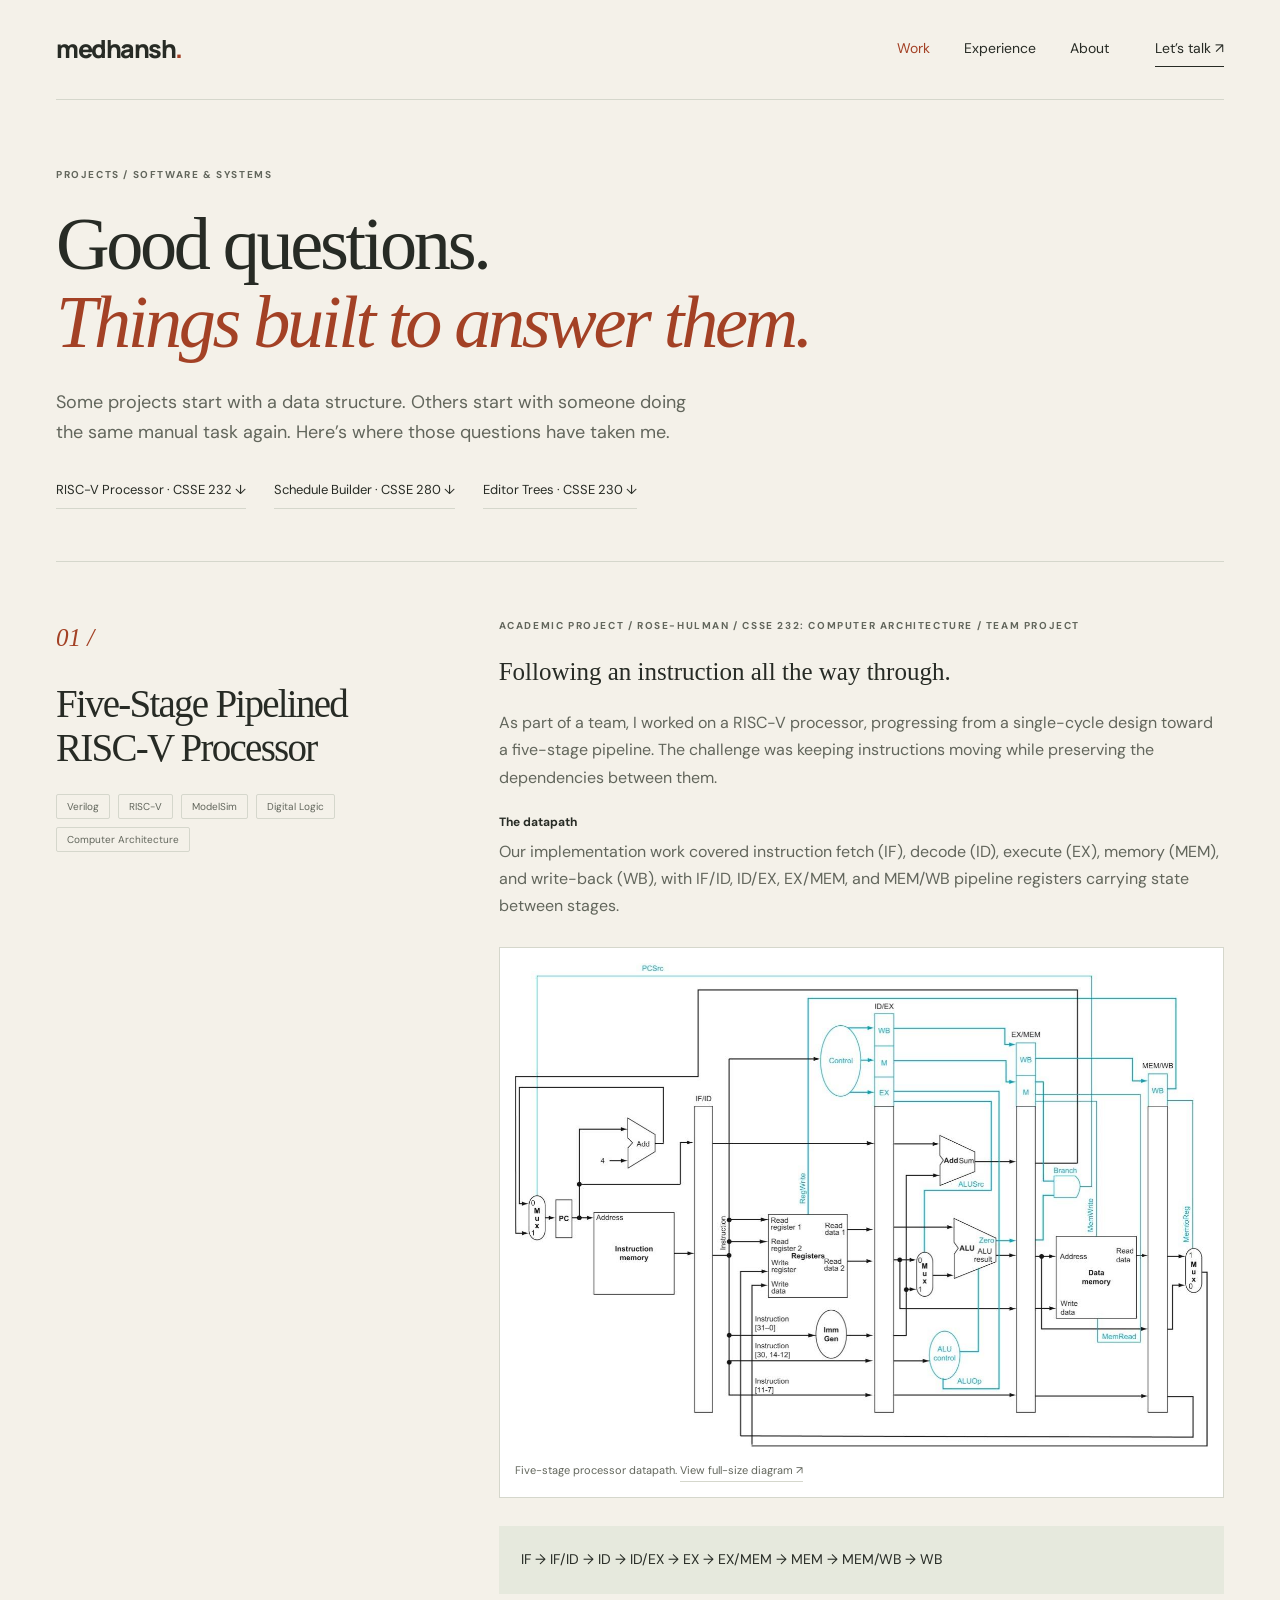
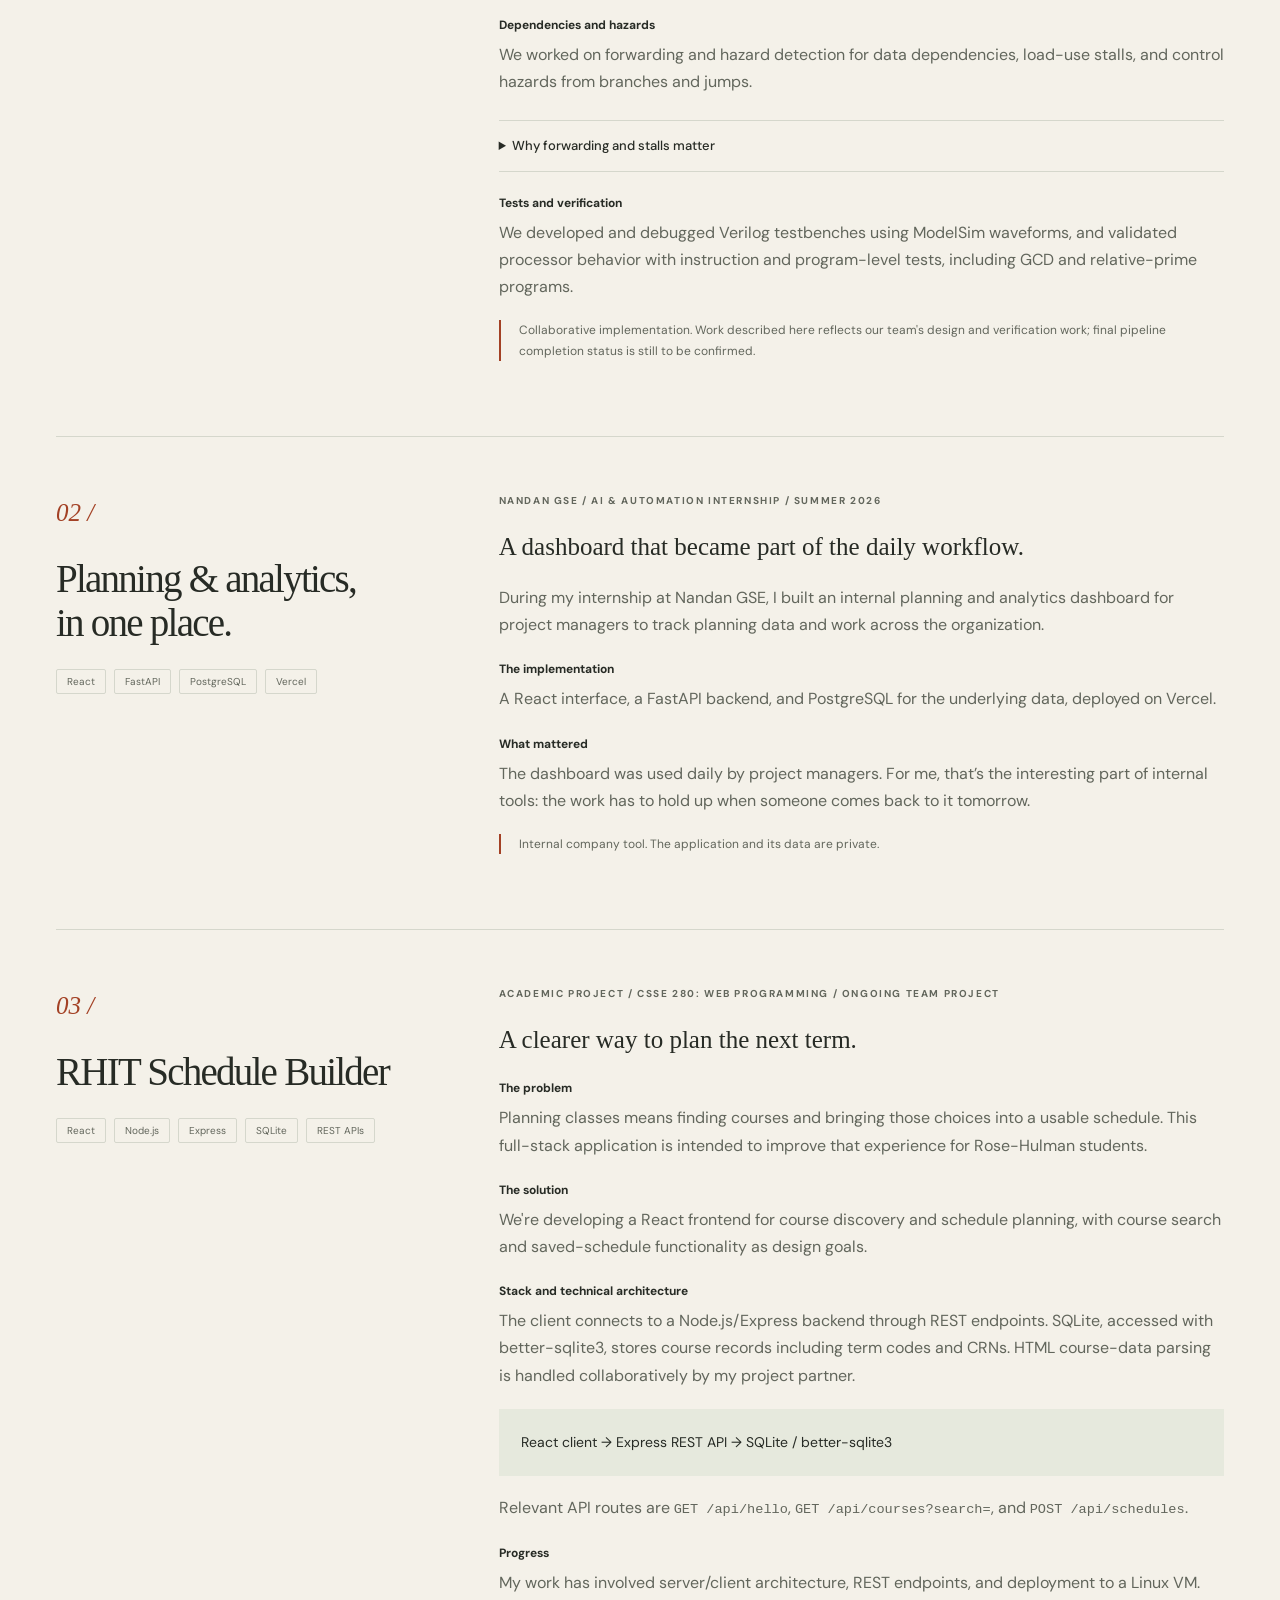
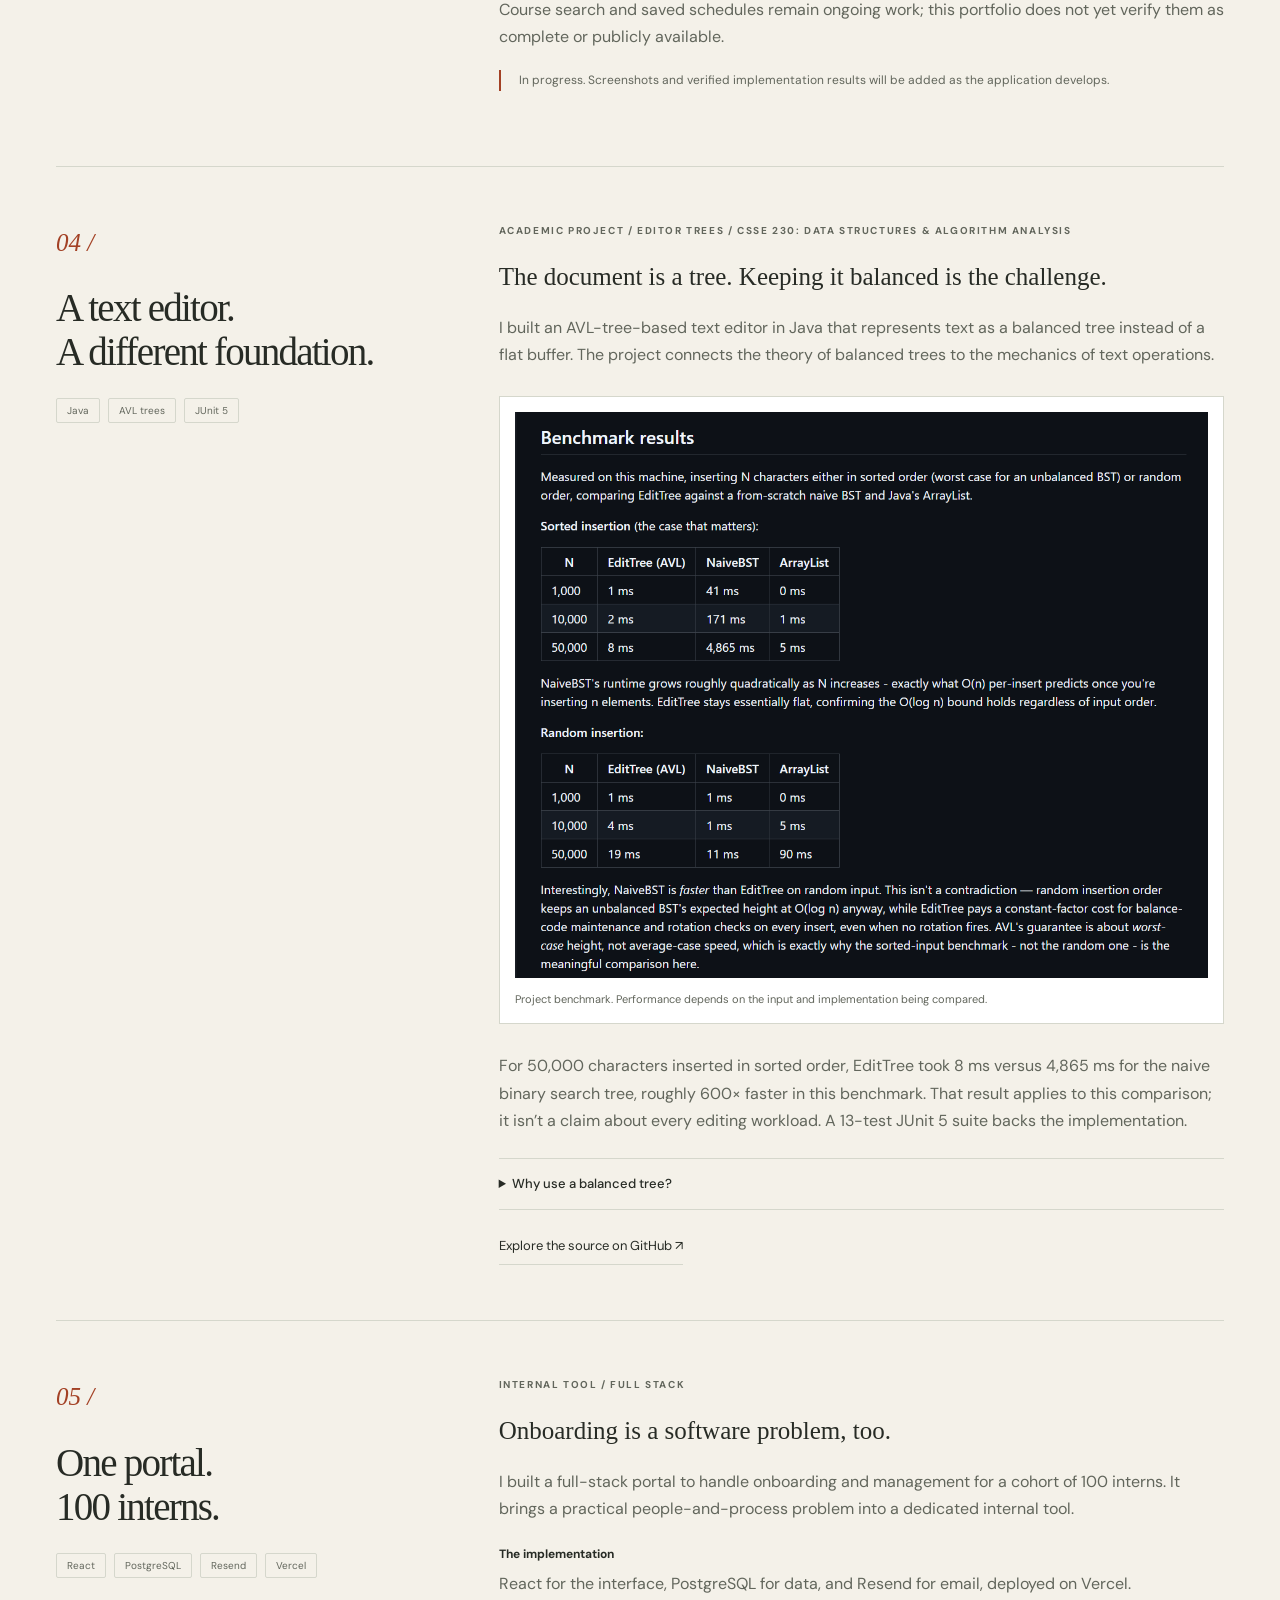
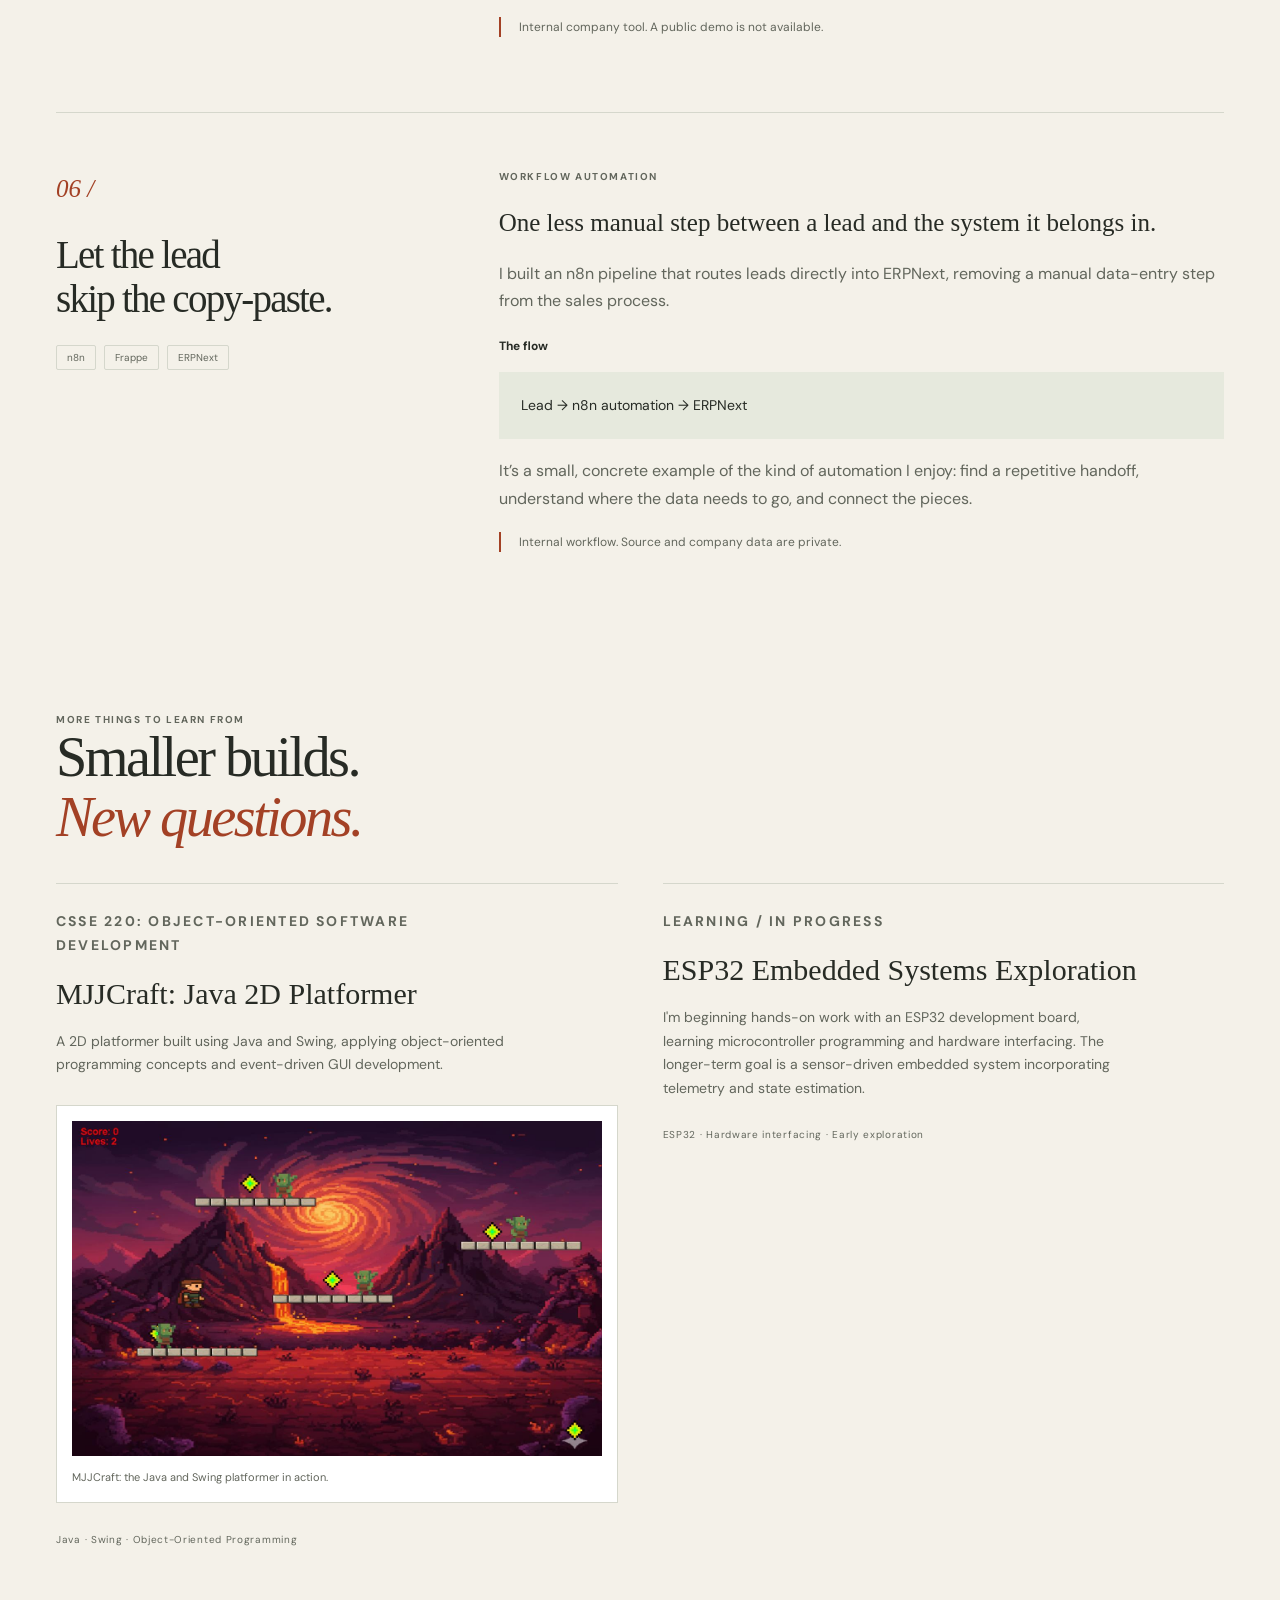
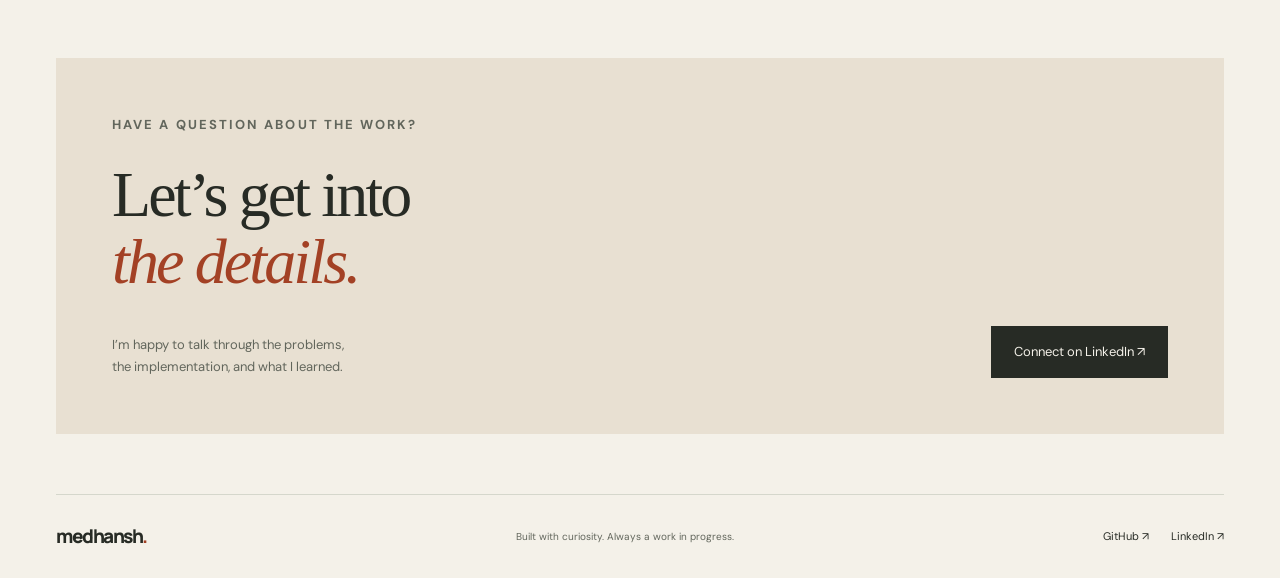
==== commit 5af4001a: "Images added and projects re-ordered" ====
--- a/portfolio.html
+++ b/portfolio.html
@@ -15,10 +15,11 @@
 </header>
 <main id="main" class="wrap">
 <section class="page-intro">
-<p class="eyebrow">Selected work / Software & systems</p>
+<p class="eyebrow">Projects / Software & systems</p>
 <h1>Good questions.<br><em>Things built to answer them.</em>
 </h1>
 <p>Some projects start with a data structure. Others start with someone doing the same manual task again. Here’s where those questions have taken me.</p>
+<div class="actions" aria-label="Academic engineering projects"><a class="text-link" href="#risc-v">RISC-V Processor · CSSE 232 ↓</a><a class="text-link" href="#schedule-builder">Schedule Builder · CSSE 280 ↓</a><a class="text-link" href="#editor-trees">Editor Trees · CSSE 230 ↓</a></div>
 </section>
 <article class="case-study" id="risc-v">
 <div>
@@ -27,7 +28,7 @@
 <div class="tags"><span>Verilog</span><span>RISC-V</span><span>ModelSim</span><span>Digital Logic</span><span>Computer Architecture</span></div>
 </div>
 <div class="case-body">
-<p class="eyebrow">Rose-Hulman Institute of Technology / CSSE 232: Computer Architecture / Team project</p>
+<p class="eyebrow">Academic project / Rose-Hulman / CSSE 232: Computer Architecture / Team project</p>
 <p class="lead">Following an instruction all the way through.</p>
 <p>As part of a team, I worked on a RISC-V processor, progressing from a single-cycle design toward a five-stage pipeline. The challenge was keeping instructions moving while preserving the dependencies between them.</p>
 <h3>The datapath</h3>
@@ -71,7 +72,7 @@
 <div class="tags"><span>React</span><span>Node.js</span><span>Express</span><span>SQLite</span><span>REST APIs</span></div>
 </div>
 <div class="case-body">
-<p class="eyebrow">CSSE 280: Web Programming / Ongoing team project</p>
+<p class="eyebrow">Academic project / CSSE 280: Web Programming / Ongoing team project</p>
 <p class="lead">A clearer way to plan the next term.</p>
 <h3>The problem</h3>
 <p>Planning classes means finding courses and bringing those choices into a usable schedule. This full-stack application is intended to improve that experience for Rose-Hulman students.</p>
@@ -95,7 +96,7 @@
 </div>
 </div>
 <div class="case-body">
-<p class="eyebrow">Editor Trees / Data structures</p>
+<p class="eyebrow">Academic project / Editor Trees / CSSE 230: Data Structures & Algorithm Analysis</p>
 <p class="lead">The document is a tree. Keeping it balanced is the challenge.</p>
 <p>I built an AVL-tree-based text editor in Java that represents text as a balanced tree instead of a flat buffer. The project connects the theory of balanced trees to the mechanics of text operations.</p>
 <figure><img src="images/benchmark.png" alt="Sorted insertion of 50,000 characters: EditTree AVL 8 ms, naive BST 4,865 ms, ArrayList 5 ms. Random insertion: EditTree 19 ms, naive BST 11 ms, ArrayList 90 ms." loading="lazy">
--- a/style.css
+++ b/style.css
@@ -121,7 +121,7 @@
 .case-body>.text-link{margin-top:18px}
 .flow{padding:22px;background:#e6e9dd;margin:18px 0;font-size:14px;overflow-wrap:anywhere}
 .case-body code{font-size:.85em;overflow-wrap:anywhere}
-.page-intro .actions{margin-top:24px}
+.page-intro .actions{margin-top:24px;flex-wrap:wrap}
 .resume-section{display:grid;grid-template-columns:.65fr 1.5fr;gap:80px;padding-block:40px;border-top:1px solid var(--line)}
 .resume-section h2{font-size:34px}
 .resume-entry+.resume-entry{border-top:1px solid var(--line);padding-top:30px;margin-top:30px}
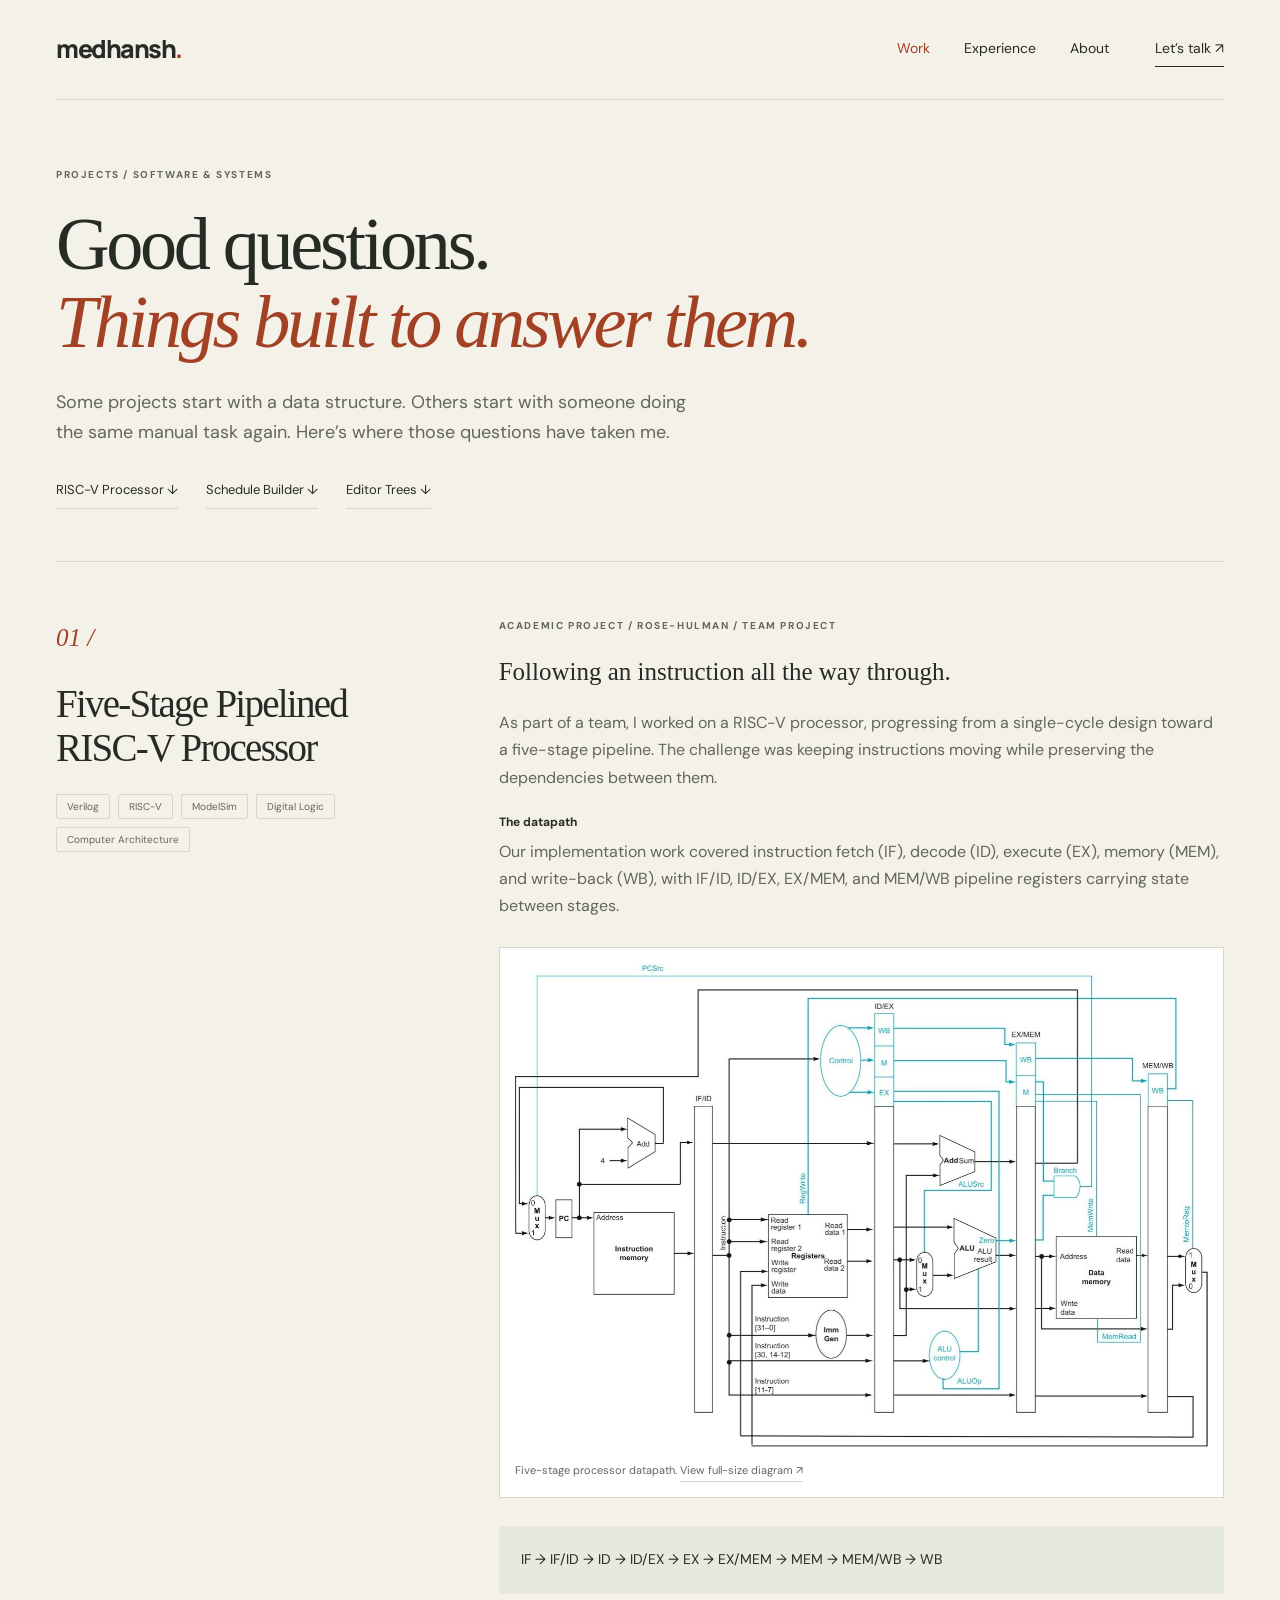
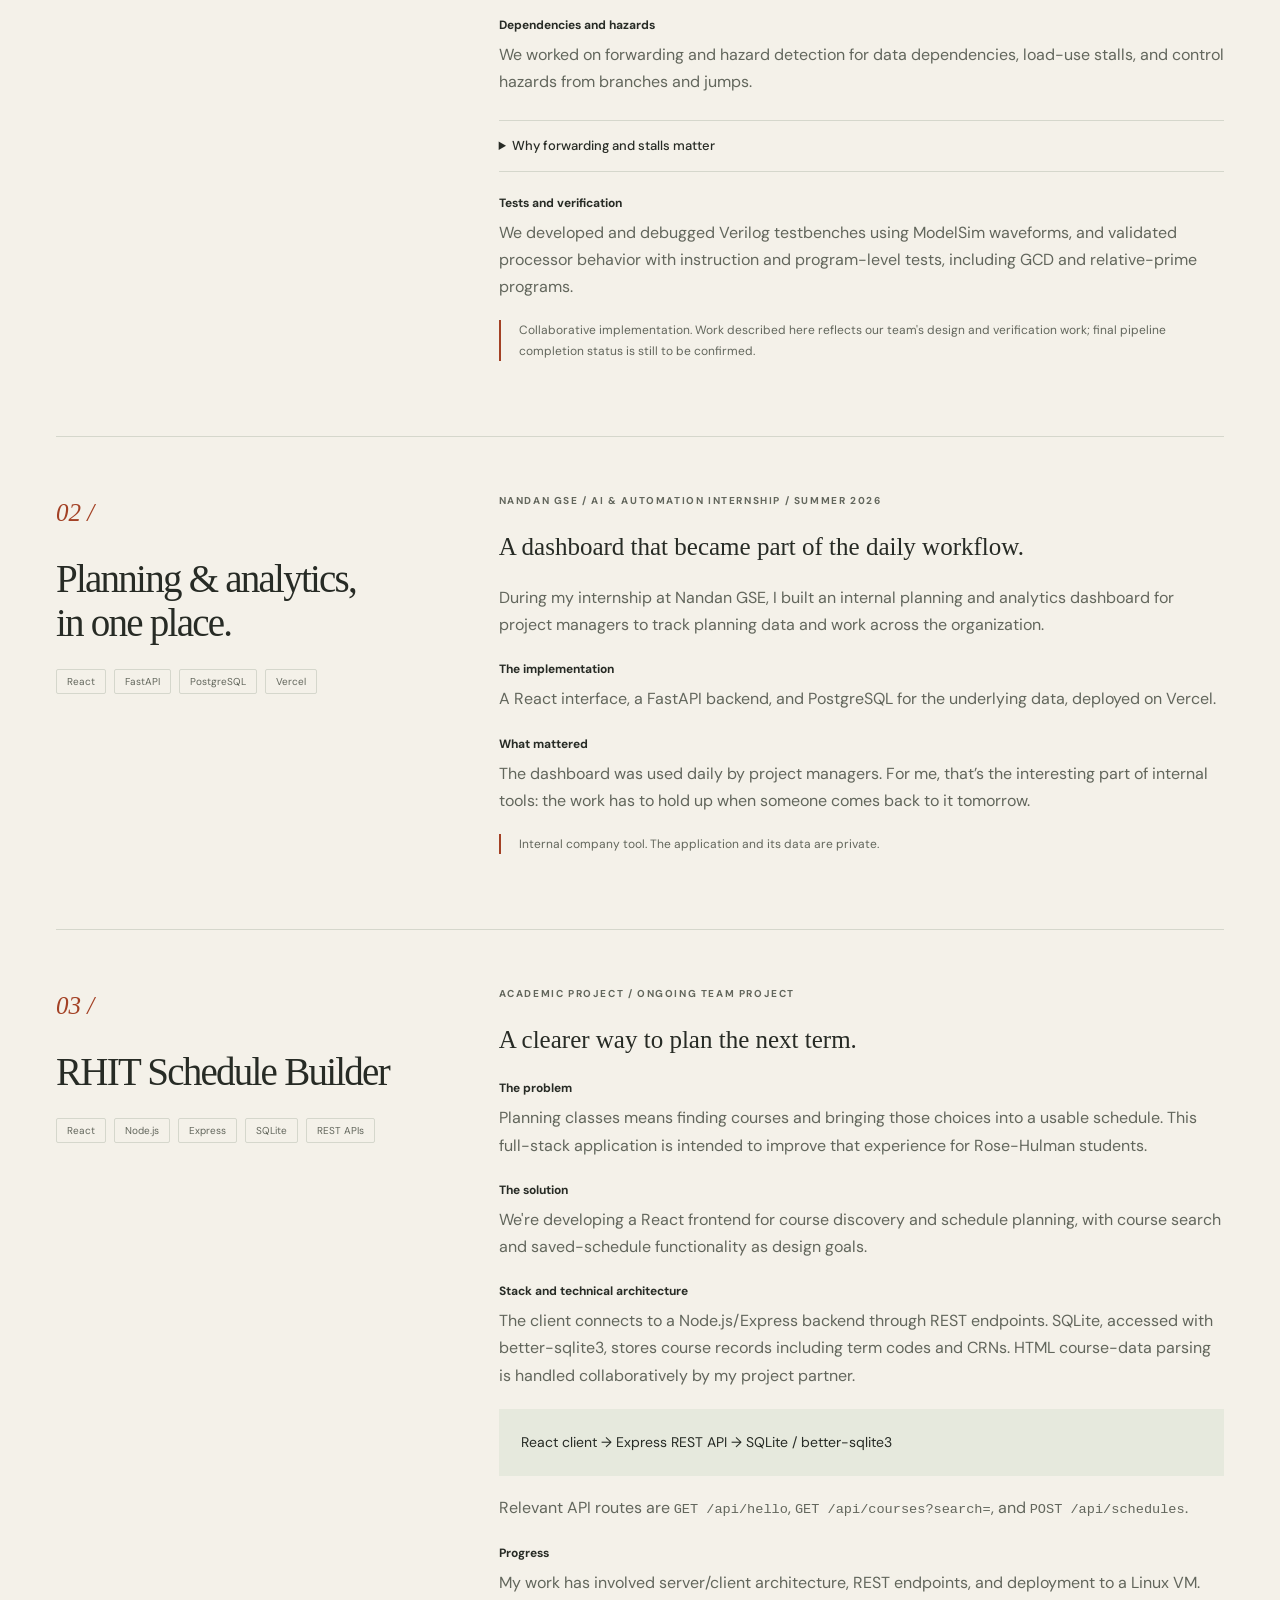
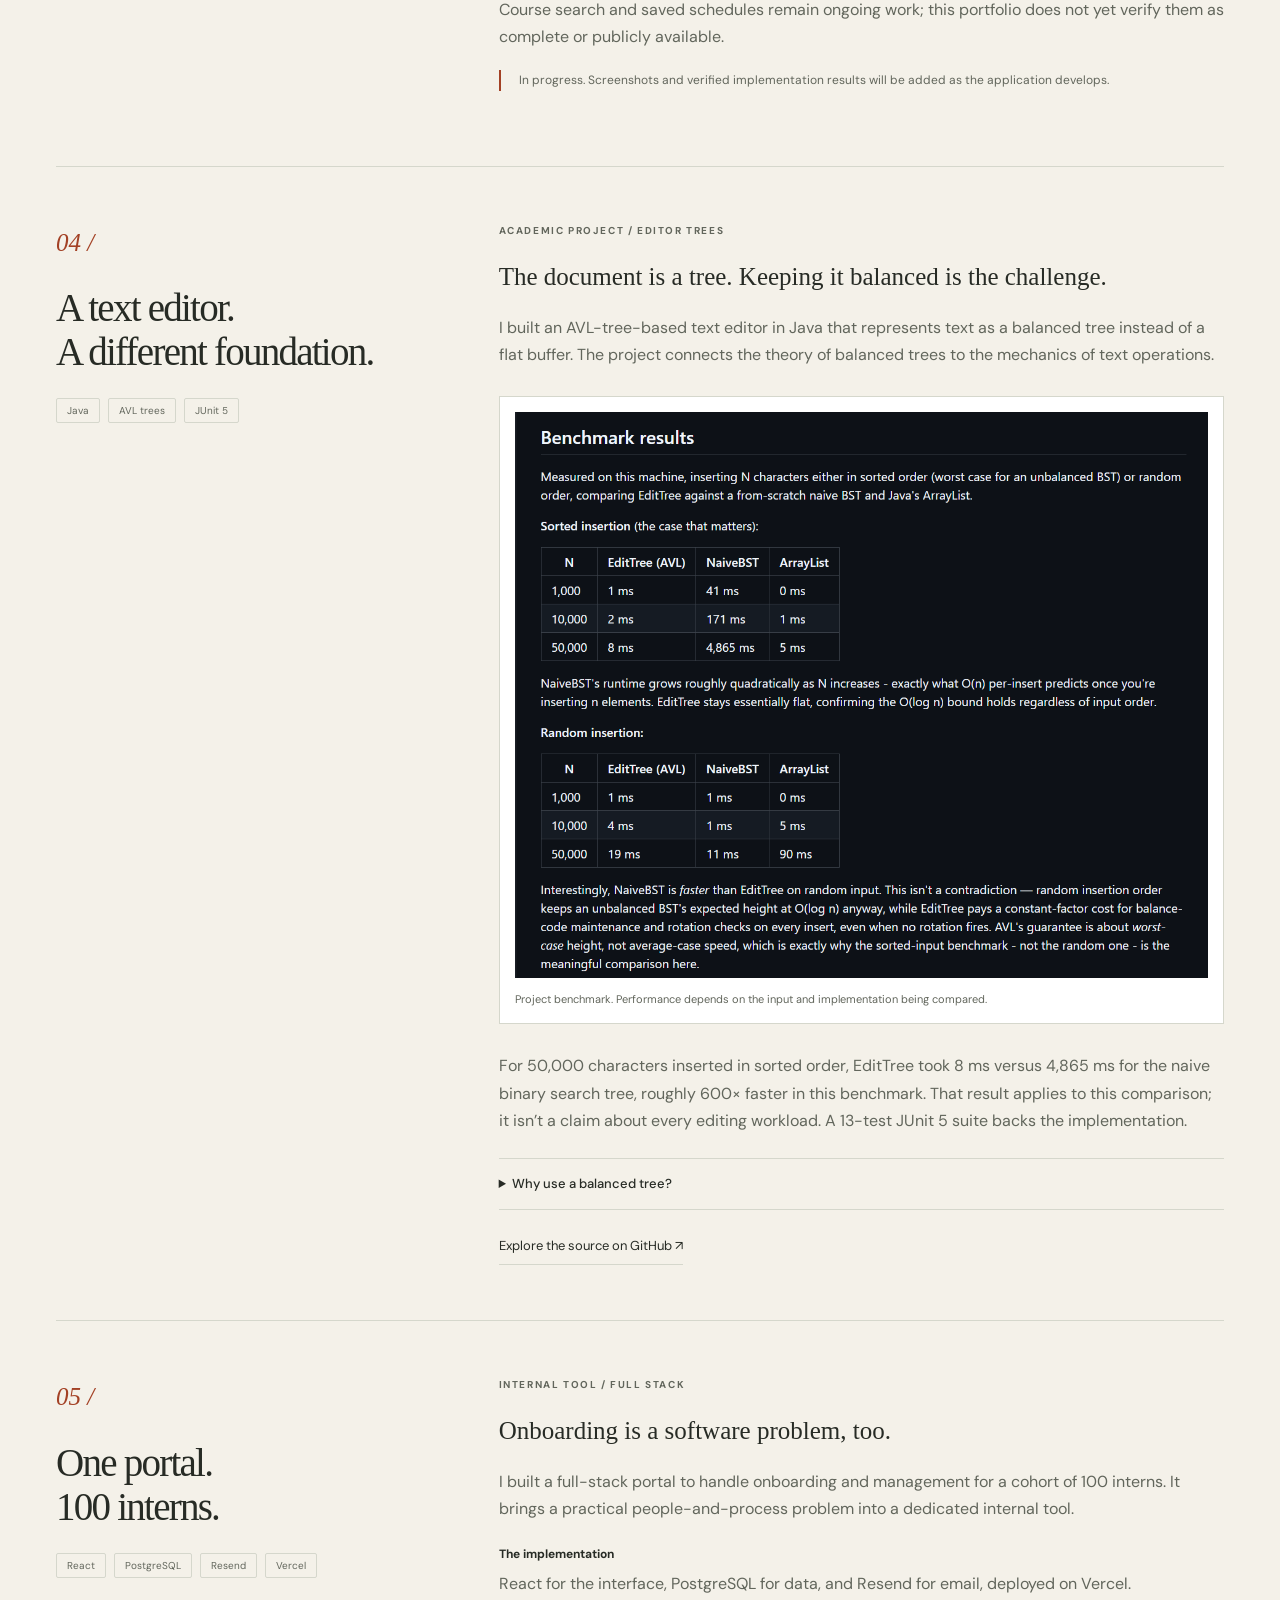
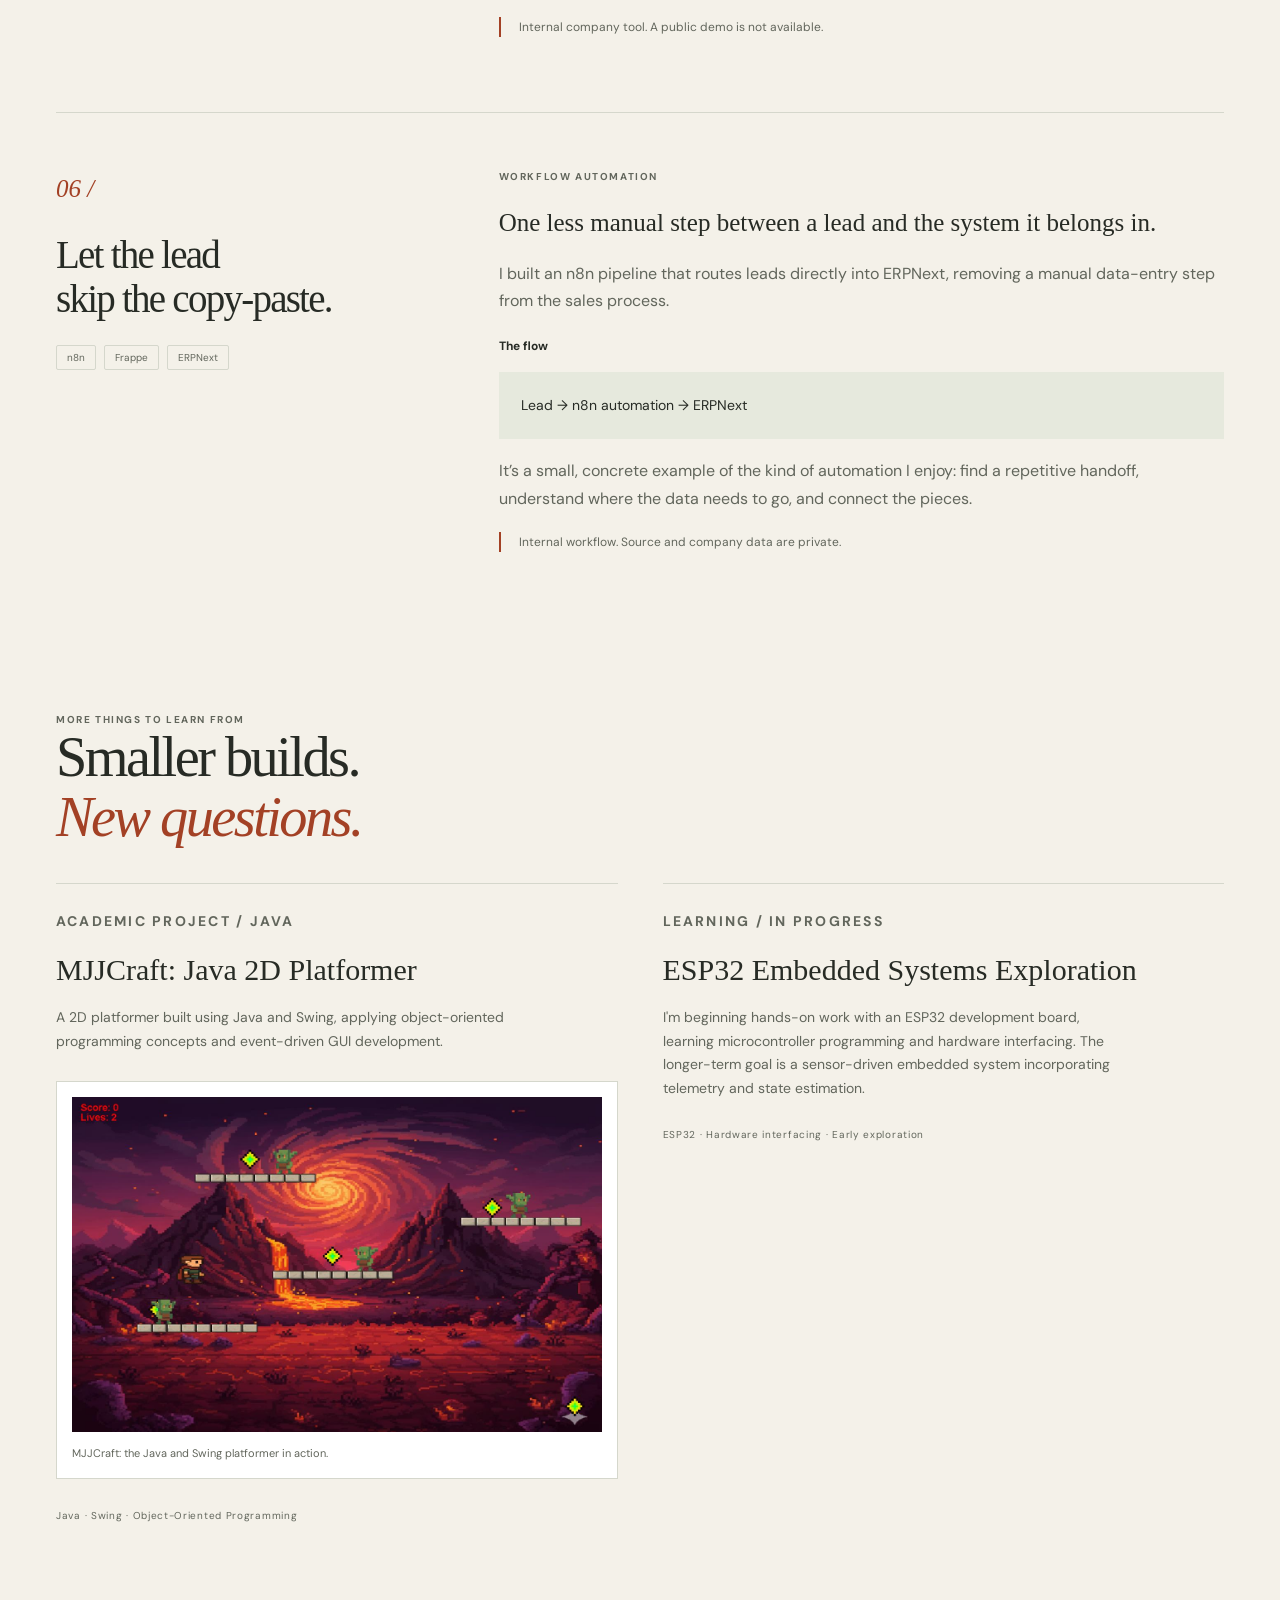
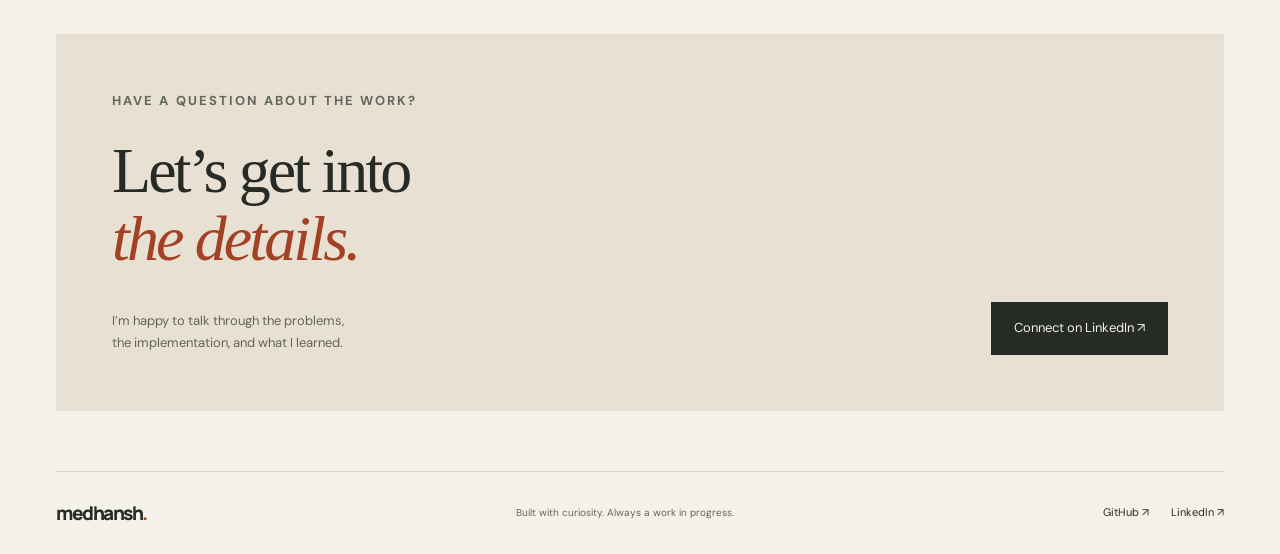
==== commit 9bf2e4da: "Fix hover underlines and add dismissible image previews" ====
--- a/portfolio.html
+++ b/portfolio.html
@@ -7,6 +7,7 @@
 <title>Selected work: Medhansh Gupta</title>
 <link rel="icon" href="images/favicon.svg" type="image/svg+xml">
 <link rel="stylesheet" href="style.css">
+<script src="script.js" defer></script>
 </head>
 <body><a class="skip-link" href="#main">Skip to content</a>
 <header class="site-header"><a class="wordmark" href="index.html" aria-label="Medhansh Gupta home">medhansh<span>.</span></a>
@@ -19,7 +20,7 @@
 <h1>Good questions.<br><em>Things built to answer them.</em>
 </h1>
 <p>Some projects start with a data structure. Others start with someone doing the same manual task again. Here’s where those questions have taken me.</p>
-<div class="actions" aria-label="Academic engineering projects"><a class="text-link" href="#risc-v">RISC-V Processor · CSSE 232 ↓</a><a class="text-link" href="#schedule-builder">Schedule Builder · CSSE 280 ↓</a><a class="text-link" href="#editor-trees">Editor Trees · CSSE 230 ↓</a></div>
+<div class="actions" aria-label="Academic engineering projects"><a class="text-link" href="#risc-v">RISC-V Processor ↓</a><a class="text-link" href="#schedule-builder">Schedule Builder ↓</a><a class="text-link" href="#editor-trees">Editor Trees ↓</a></div>
 </section>
 <article class="case-study" id="risc-v">
 <div>
@@ -28,7 +29,7 @@
 <div class="tags"><span>Verilog</span><span>RISC-V</span><span>ModelSim</span><span>Digital Logic</span><span>Computer Architecture</span></div>
 </div>
 <div class="case-body">
-<p class="eyebrow">Academic project / Rose-Hulman / CSSE 232: Computer Architecture / Team project</p>
+<p class="eyebrow">Academic project / Rose-Hulman / Team project</p>
 <p class="lead">Following an instruction all the way through.</p>
 <p>As part of a team, I worked on a RISC-V processor, progressing from a single-cycle design toward a five-stage pipeline. The challenge was keeping instructions moving while preserving the dependencies between them.</p>
 <h3>The datapath</h3>
@@ -72,7 +73,7 @@
 <div class="tags"><span>React</span><span>Node.js</span><span>Express</span><span>SQLite</span><span>REST APIs</span></div>
 </div>
 <div class="case-body">
-<p class="eyebrow">Academic project / CSSE 280: Web Programming / Ongoing team project</p>
+<p class="eyebrow">Academic project / Ongoing team project</p>
 <p class="lead">A clearer way to plan the next term.</p>
 <h3>The problem</h3>
 <p>Planning classes means finding courses and bringing those choices into a usable schedule. This full-stack application is intended to improve that experience for Rose-Hulman students.</p>
@@ -96,7 +97,7 @@
 </div>
 </div>
 <div class="case-body">
-<p class="eyebrow">Academic project / Editor Trees / CSSE 230: Data Structures & Algorithm Analysis</p>
+<p class="eyebrow">Academic project / Editor Trees</p>
 <p class="lead">The document is a tree. Keeping it balanced is the challenge.</p>
 <p>I built an AVL-tree-based text editor in Java that represents text as a balanced tree instead of a flat buffer. The project connects the theory of balanced trees to the mechanics of text operations.</p>
 <figure><img src="images/benchmark.png" alt="Sorted insertion of 50,000 characters: EditTree AVL 8 ms, naive BST 4,865 ms, ArrayList 5 ms. Random insertion: EditTree 19 ms, naive BST 11 ms, ArrayList 90 ms." loading="lazy">
@@ -146,7 +147,7 @@
 <p class="eyebrow">More things to learn from</p>
 <h2 id="explorations-heading">Smaller builds.<br><em>New questions.</em></h2>
 <div class="project-pair">
-<article class="project-small" id="mjjcraft"><p class="eyebrow">CSSE 220: Object-Oriented Software Development</p><h3>MJJCraft: Java 2D Platformer</h3><p>A 2D platformer built using Java and Swing, applying object-oriented programming concepts and event-driven GUI development.</p>
+<article class="project-small" id="mjjcraft"><p class="eyebrow">Academic project / Java</p><h3>MJJCraft: Java 2D Platformer</h3><p>A 2D platformer built using Java and Swing, applying object-oriented programming concepts and event-driven GUI development.</p>
 <figure class="project-figure"><img src="images/mjjcraft.jpg" alt="MJJCraft game screenshot with a player character, platforms, and score and lives counters against a volcanic landscape" width="1280" height="809" loading="lazy"><figcaption>MJJCraft: the Java and Swing platformer in action.</figcaption></figure>
 <span class="project-meta">Java · Swing · Object-Oriented Programming</span><!-- TODO: Add a verified MJJCraft repository or demo URL. --></article>
 <article class="project-small" id="esp32"><p class="eyebrow">Learning / In progress</p><h3>ESP32 Embedded Systems Exploration</h3><p>I'm beginning hands-on work with an ESP32 development board, learning microcontroller programming and hardware interfacing. The longer-term goal is a sensor-driven embedded system incorporating telemetry and state estimation.</p><span class="project-meta">ESP32 · Hardware interfacing · Early exploration</span><!-- TODO: Add verified board experiments and results as completed. Telemetry and state estimation are future goals, not implemented features. --></article>
--- a/style.css
+++ b/style.css
@@ -138,6 +138,33 @@
 .print-button{background:transparent;color:var(--ink);border-color:var(--line)}
 .print-button:hover{color:var(--paper)}
 
+/* Make every interactive surface unmistakable without changing its layout. */
+a[href],button,summary{cursor:pointer;text-underline-offset:5px;text-decoration-thickness:2px}
+a[href]:not(.button):not(.featured-project):not(.project-small):not(:has(img)):hover,
+a[href]:not(.button):not(.featured-project):not(.project-small):not(:has(img)):focus-visible{color:var(--accent);text-decoration:underline;background:#e8e0d2;box-shadow:0 0 0 4px #e8e0d2}
+.text-link:hover,.text-link:focus-visible,.nav-contact:hover,.nav-contact:focus-visible{border-bottom-color:var(--accent);text-decoration:none!important}
+a.featured-project,a.project-small,.project-figure>a,button,.button,summary{transition:background .2s,box-shadow .2s,transform .2s}
+a.featured-project:hover,a.featured-project:focus-visible{box-shadow:0 0 0 4px var(--accent);transform:translateY(-3px)}
+a.project-small:hover,a.project-small:focus-visible{background:#e8e0d2;box-shadow:0 0 0 4px var(--accent)}
+a.project-small:hover h3,a.project-small:focus-visible h3,.featured-project:hover h3,.featured-project:focus-visible h3{text-decoration:underline;text-underline-offset:6px;text-decoration-thickness:2px}
+.project-figure>a{display:block}
+.project-figure>a:hover,.project-figure>a:focus-visible{outline:4px solid var(--accent);outline-offset:3px;box-shadow:0 8px 20px #272b2533}
+.button:hover,.button:focus-visible,button:hover,button:focus-visible{background:var(--accent);color:var(--paper);box-shadow:0 0 0 3px var(--paper),0 0 0 5px var(--accent);transform:translateY(-2px)}
+summary:hover,summary:focus-visible{color:var(--accent);background:#e8e0d2;text-decoration:underline;box-shadow:0 0 0 4px #e8e0d2}
+.event-gallery.project-pair{align-items:start;margin-top:24px}
+.event-gallery.project-pair .project-figure{margin-block:0}
+.image-trigger{display:block;cursor:zoom-in!important}
+.image-trigger:hover,.image-trigger:focus-visible{outline:4px solid var(--accent);outline-offset:3px}
+body:has(.image-viewer[open]){overflow:hidden}
+.image-viewer{width:min(1400px,94vw);max-width:94vw;max-height:94dvh;padding:0;border:1px solid var(--line);background:var(--paper);color:var(--ink)}
+.image-viewer::backdrop{background:#17221ee6}
+.image-viewer-content{padding:20px;display:flex;flex-direction:column;align-items:center;gap:16px}
+.image-viewer-toolbar{display:flex;justify-content:space-between;align-items:center;gap:20px;width:100%}
+.image-viewer-toolbar p{font-size:12px}
+.image-viewer-close{flex-shrink:0;display:flex;align-items:center;gap:10px;padding:8px 16px;border:1px solid var(--ink);background:var(--ink);color:var(--paper)}
+.image-viewer-close span{font-size:24px;line-height:1}
+.image-viewer img{width:auto;max-width:100%;max-height:calc(94dvh - 115px);object-fit:contain}
+
 @media(min-width:1500px){.hero{padding-block:100px}
 .hero h1{font-size:86px}
 }
@@ -216,7 +243,7 @@
 }
 
 @media print{body{background:white;font-size:11pt}
-.site-header,.site-footer,.resume-contact,.print-button,.skip-link{display:none}
+.site-header,.site-footer,.resume-contact,.print-button,.skip-link,.event-gallery{display:none}
 .wrap{width:100%}
 .page-intro{padding:0 0 20px}
 .page-intro h1{font-size:35pt}
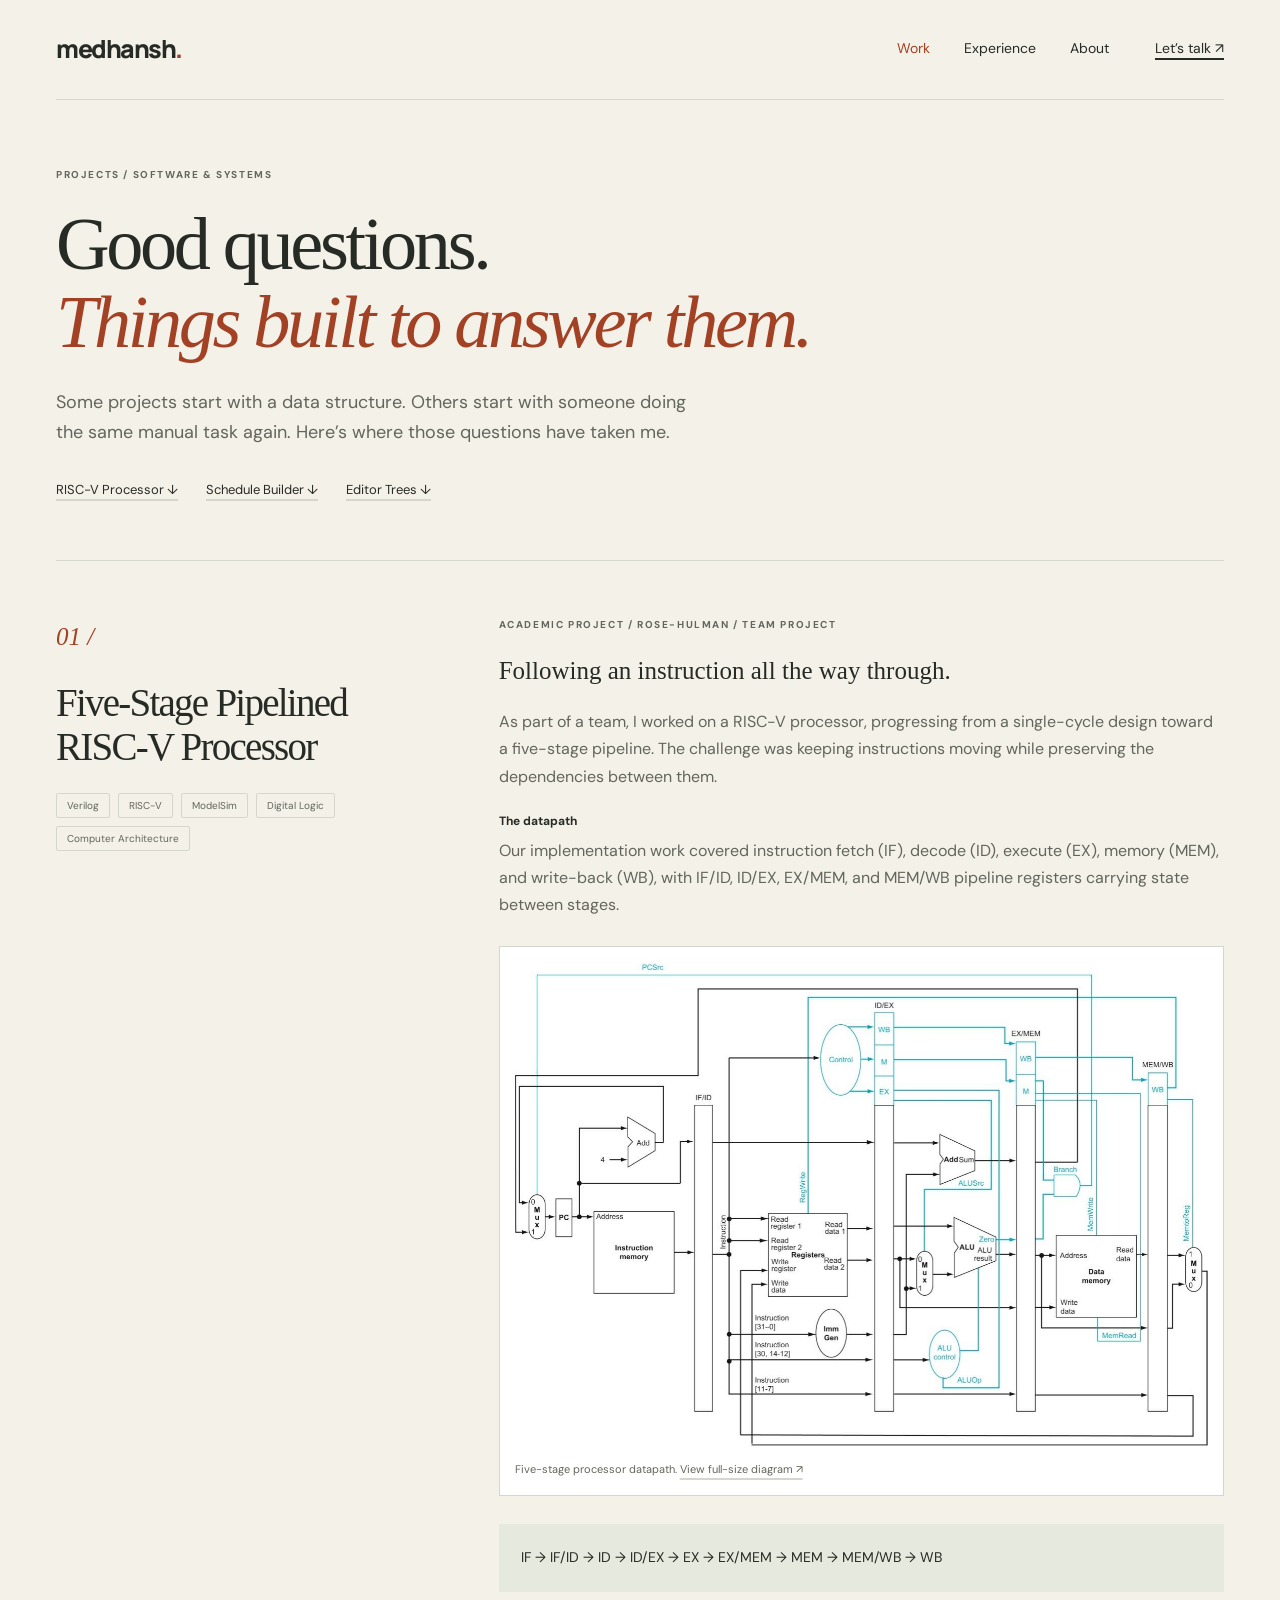
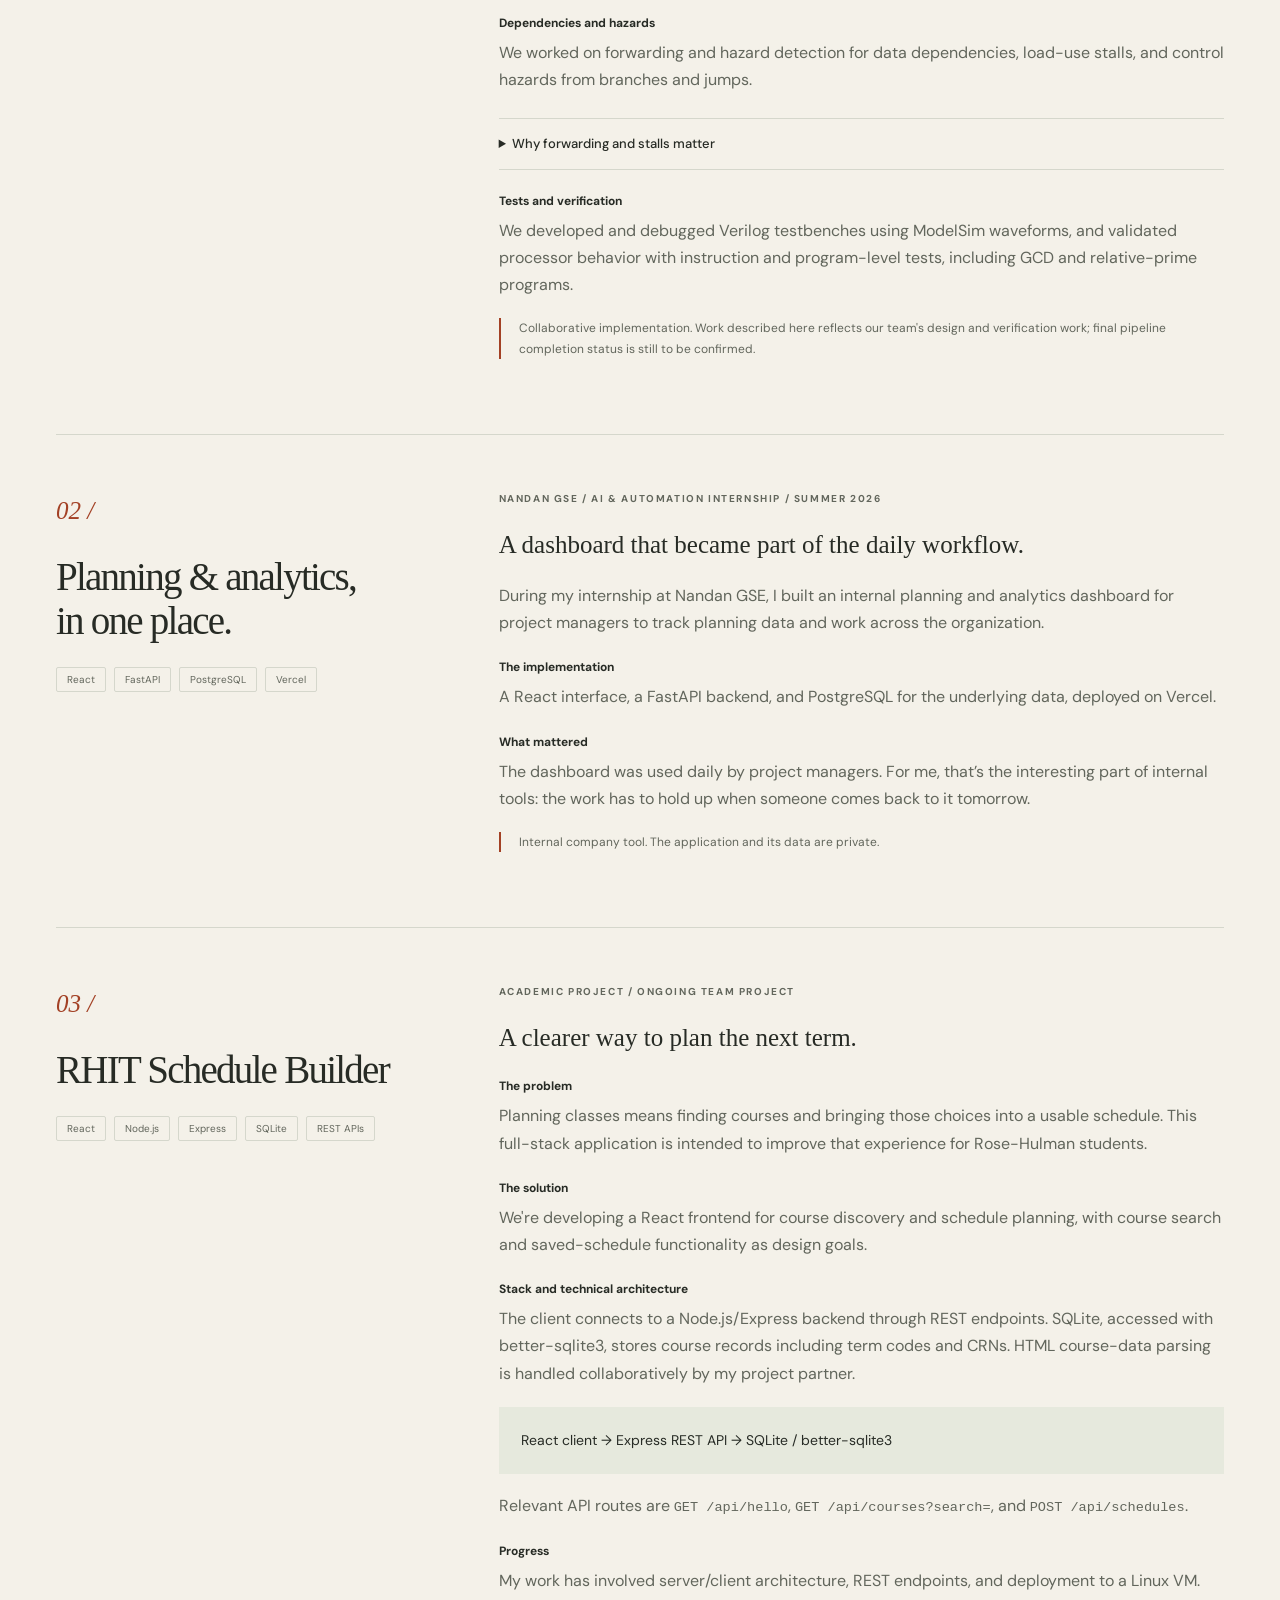
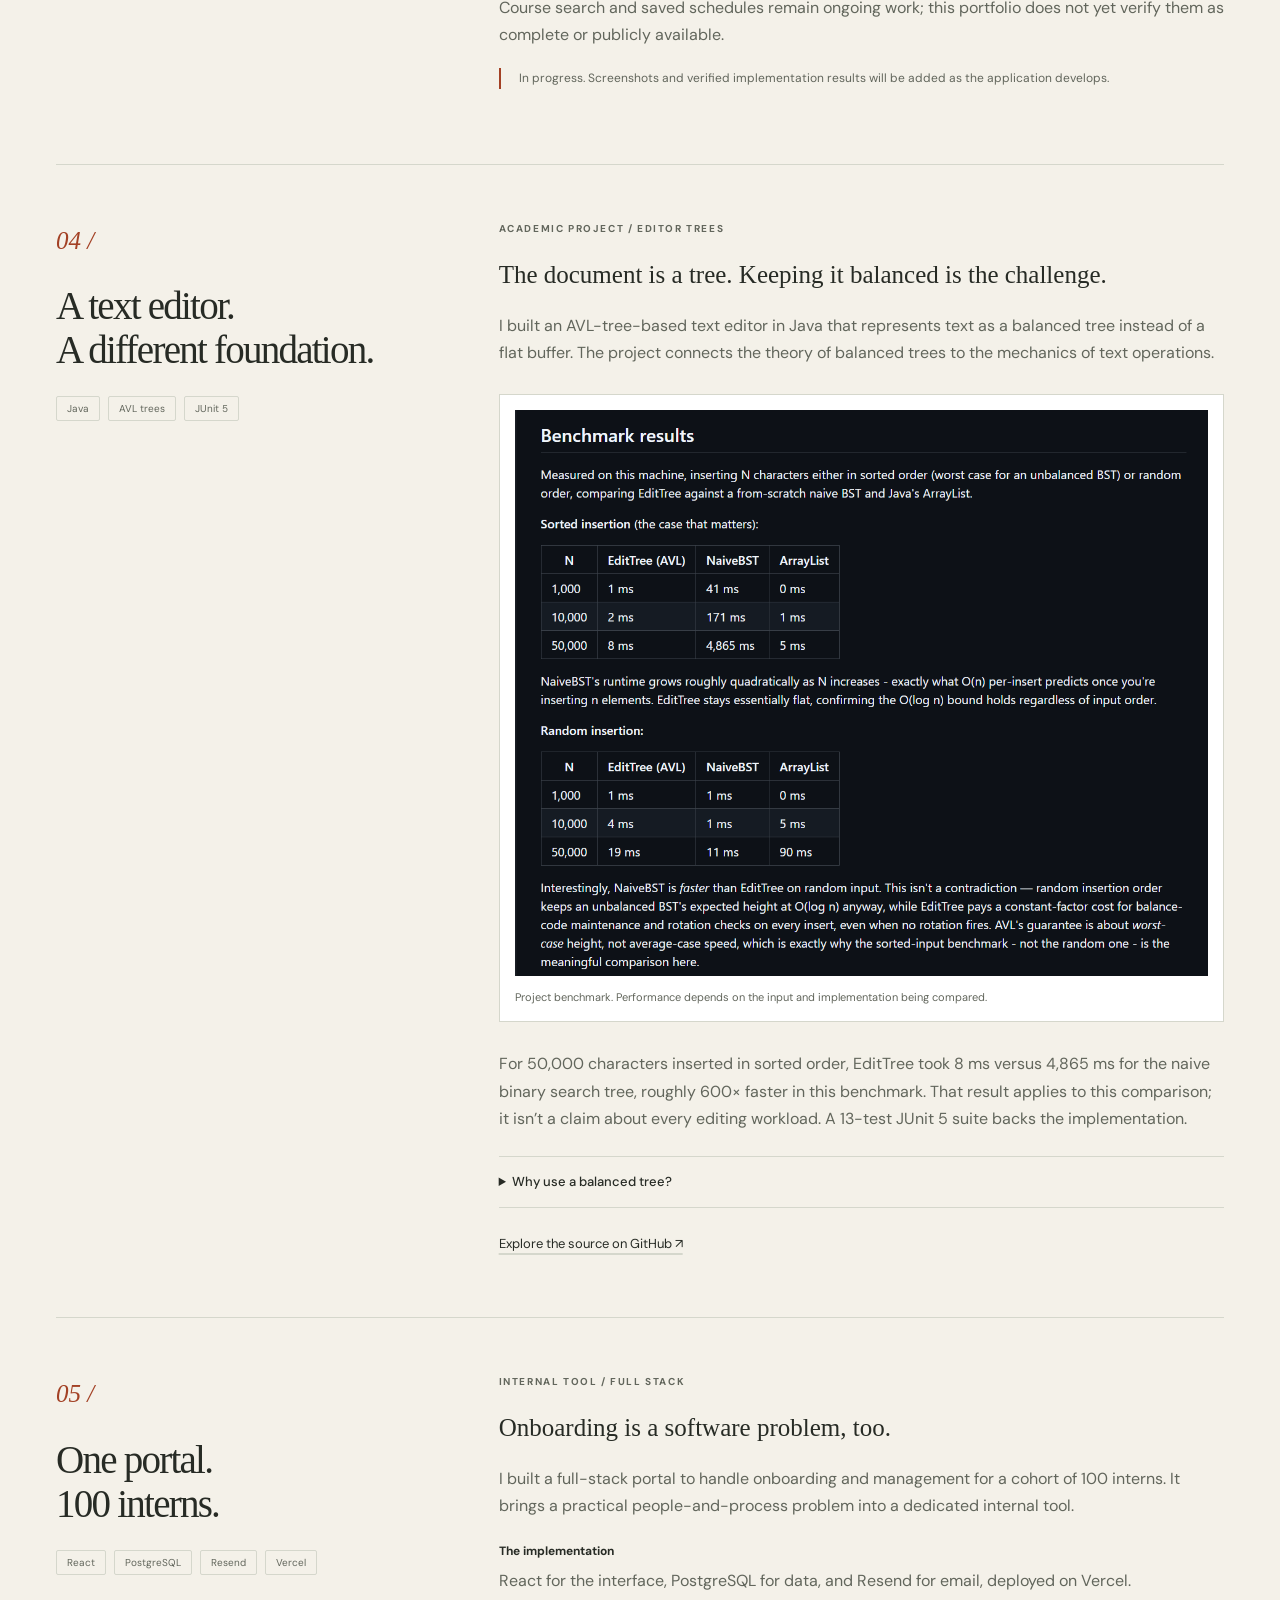
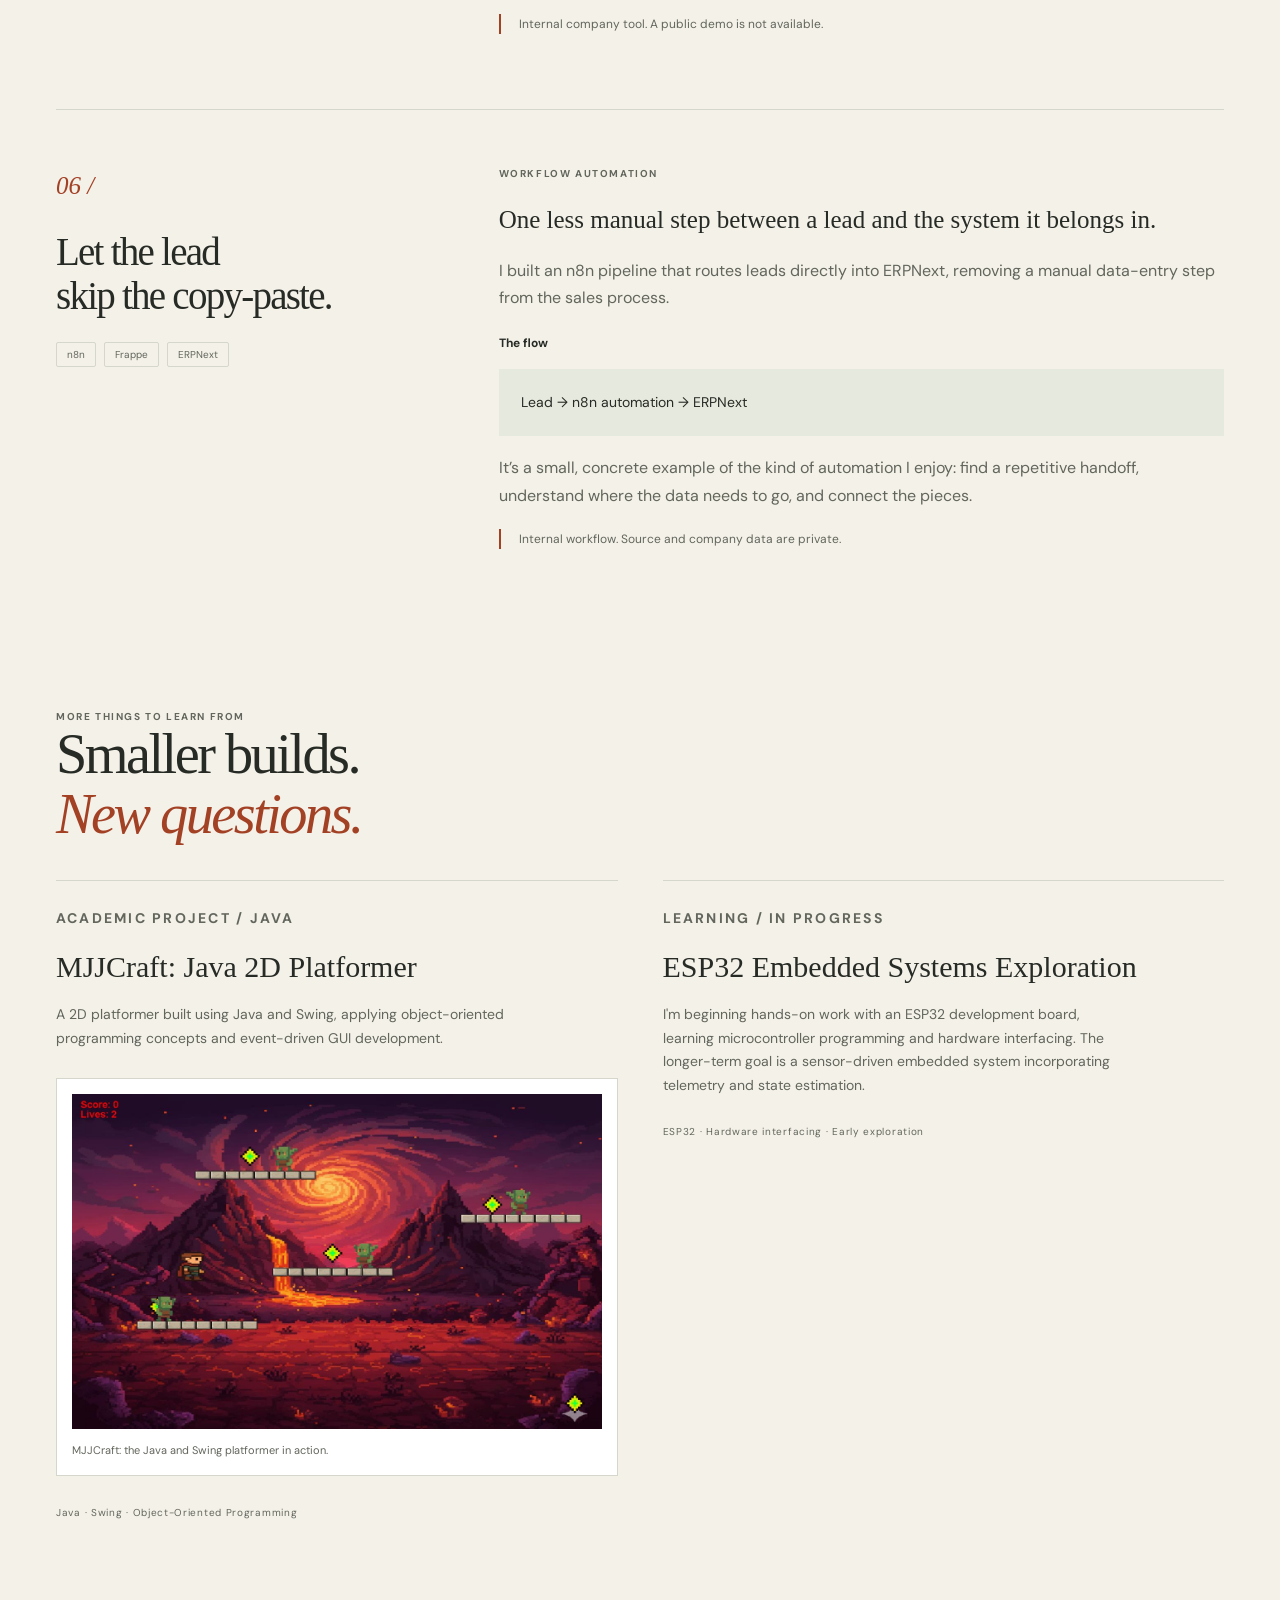
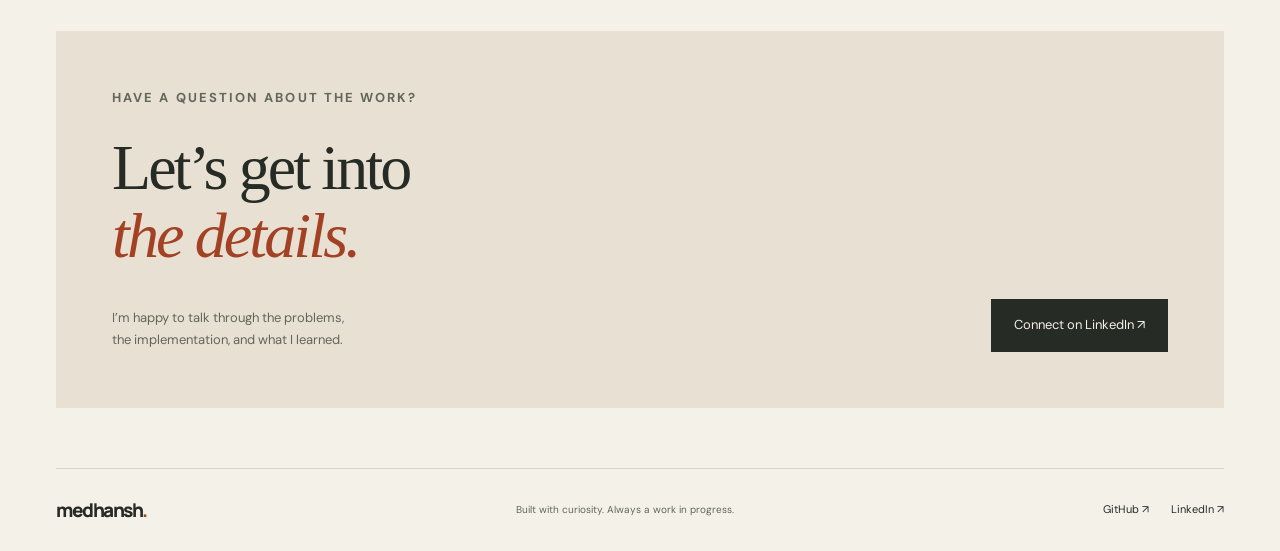
==== commit 3c6eb9bf: "Use a single underline for text links and refresh stylesheet cache" ====
--- a/portfolio.html
+++ b/portfolio.html
@@ -6,7 +6,7 @@
 <meta name="description" content="Selected work by Medhansh Gupta: a collaborative RISC-V processor, full-stack applications, internal tools, data structures, and automation.">
 <title>Selected work: Medhansh Gupta</title>
 <link rel="icon" href="images/favicon.svg" type="image/svg+xml">
-<link rel="stylesheet" href="style.css">
+<link rel="stylesheet" href="style.css?v=single-underline">
 <script src="script.js" defer></script>
 </head>
 <body><a class="skip-link" href="#main">Skip to content</a>
--- a/style.css
+++ b/style.css
@@ -25,7 +25,7 @@
 nav{display:flex;align-items:center;gap:34px;font-size:14px}
 nav a{padding:5px 0}
 nav a:hover,nav a[aria-current=page]{color:var(--accent)}
-.nav-contact{margin-left:12px;border-bottom:1px solid var(--ink)}
+.nav-contact{margin-left:12px;text-decoration:underline;text-underline-offset:5px}
 .hero{display:grid;grid-template-columns:1.35fr 1fr;align-items:center;gap:60px;padding-block:82px 68px}
 .eyebrow{text-transform:uppercase;letter-spacing:.16em;font-size:10px;font-weight:700;color:var(--muted);display:block}
 .hero .eyebrow{margin-bottom:28px}
@@ -35,7 +35,7 @@
 .button{display:inline-flex;align-items:center;justify-content:space-between;gap:32px;padding:14px 22px;background:var(--ink);color:var(--paper);font-size:13px;transition:background .2s,transform .2s;border:1px solid transparent;cursor:pointer}
 .button:hover{background:var(--accent);transform:translateY(-2px)}
 [hidden]{display:none!important}
-.text-link{font-size:13px;border-bottom:1px solid var(--line);padding-block:7px;display:inline-flex;gap:20px;align-items:center}
+.text-link{font-size:13px;text-decoration:underline;text-decoration-color:var(--line);text-underline-offset:5px;padding-block:7px;display:inline-flex;gap:20px;align-items:center}
 .hero-footnote{font-size:11px;margin-top:35px}
 .portrait{position:relative;padding:12px 12px 0;background:#e7e3d9;transform:rotate(2deg)}
 .portrait img{width:100%;aspect-ratio:4/4.4;object-fit:cover;object-position:54% center;filter:saturate(.75)}
@@ -142,7 +142,7 @@
 a[href],button,summary{cursor:pointer;text-underline-offset:5px;text-decoration-thickness:2px}
 a[href]:not(.button):not(.featured-project):not(.project-small):not(:has(img)):hover,
 a[href]:not(.button):not(.featured-project):not(.project-small):not(:has(img)):focus-visible{color:var(--accent);text-decoration:underline;background:#e8e0d2;box-shadow:0 0 0 4px #e8e0d2}
-.text-link:hover,.text-link:focus-visible,.nav-contact:hover,.nav-contact:focus-visible{border-bottom-color:var(--accent);text-decoration:none!important}
+.text-link:hover,.text-link:focus-visible,.nav-contact:hover,.nav-contact:focus-visible{text-decoration-color:var(--accent)}
 a.featured-project,a.project-small,.project-figure>a,button,.button,summary{transition:background .2s,box-shadow .2s,transform .2s}
 a.featured-project:hover,a.featured-project:focus-visible{box-shadow:0 0 0 4px var(--accent);transform:translateY(-3px)}
 a.project-small:hover,a.project-small:focus-visible{background:#e8e0d2;box-shadow:0 0 0 4px var(--accent)}
